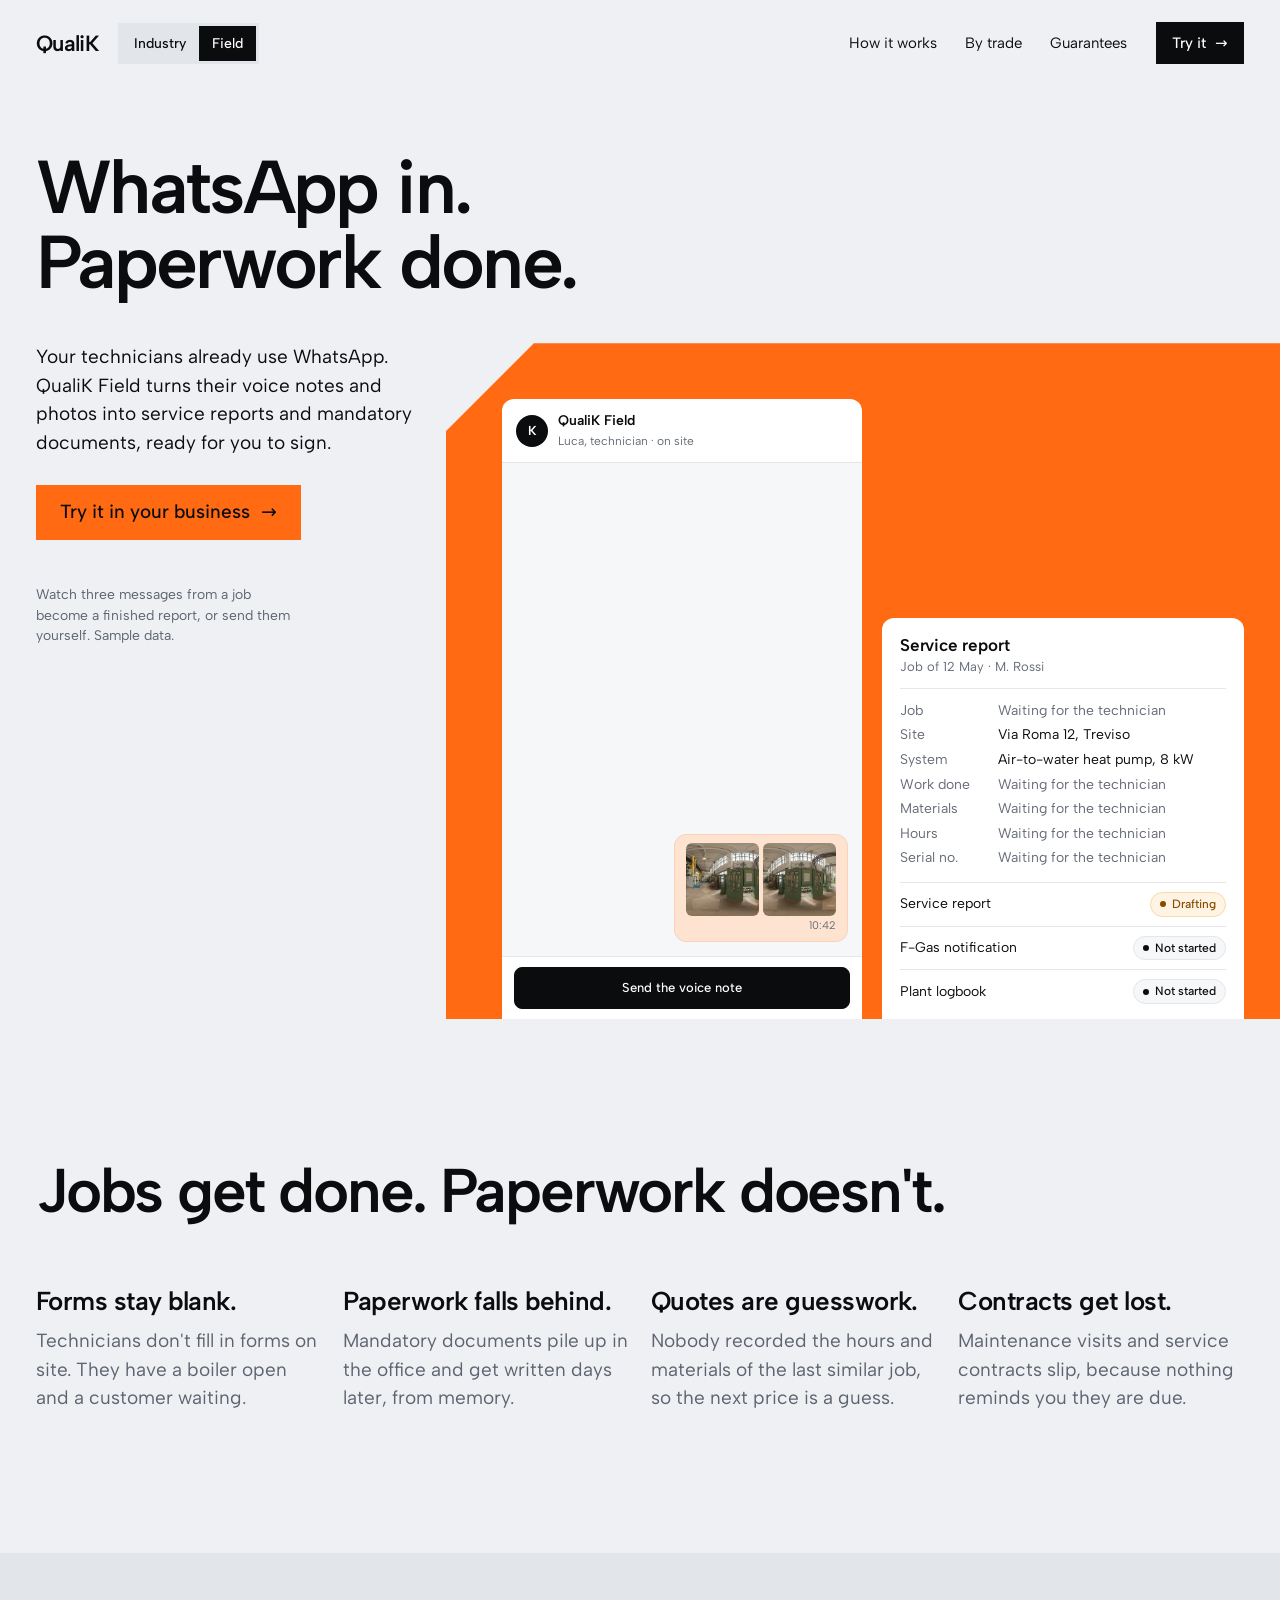
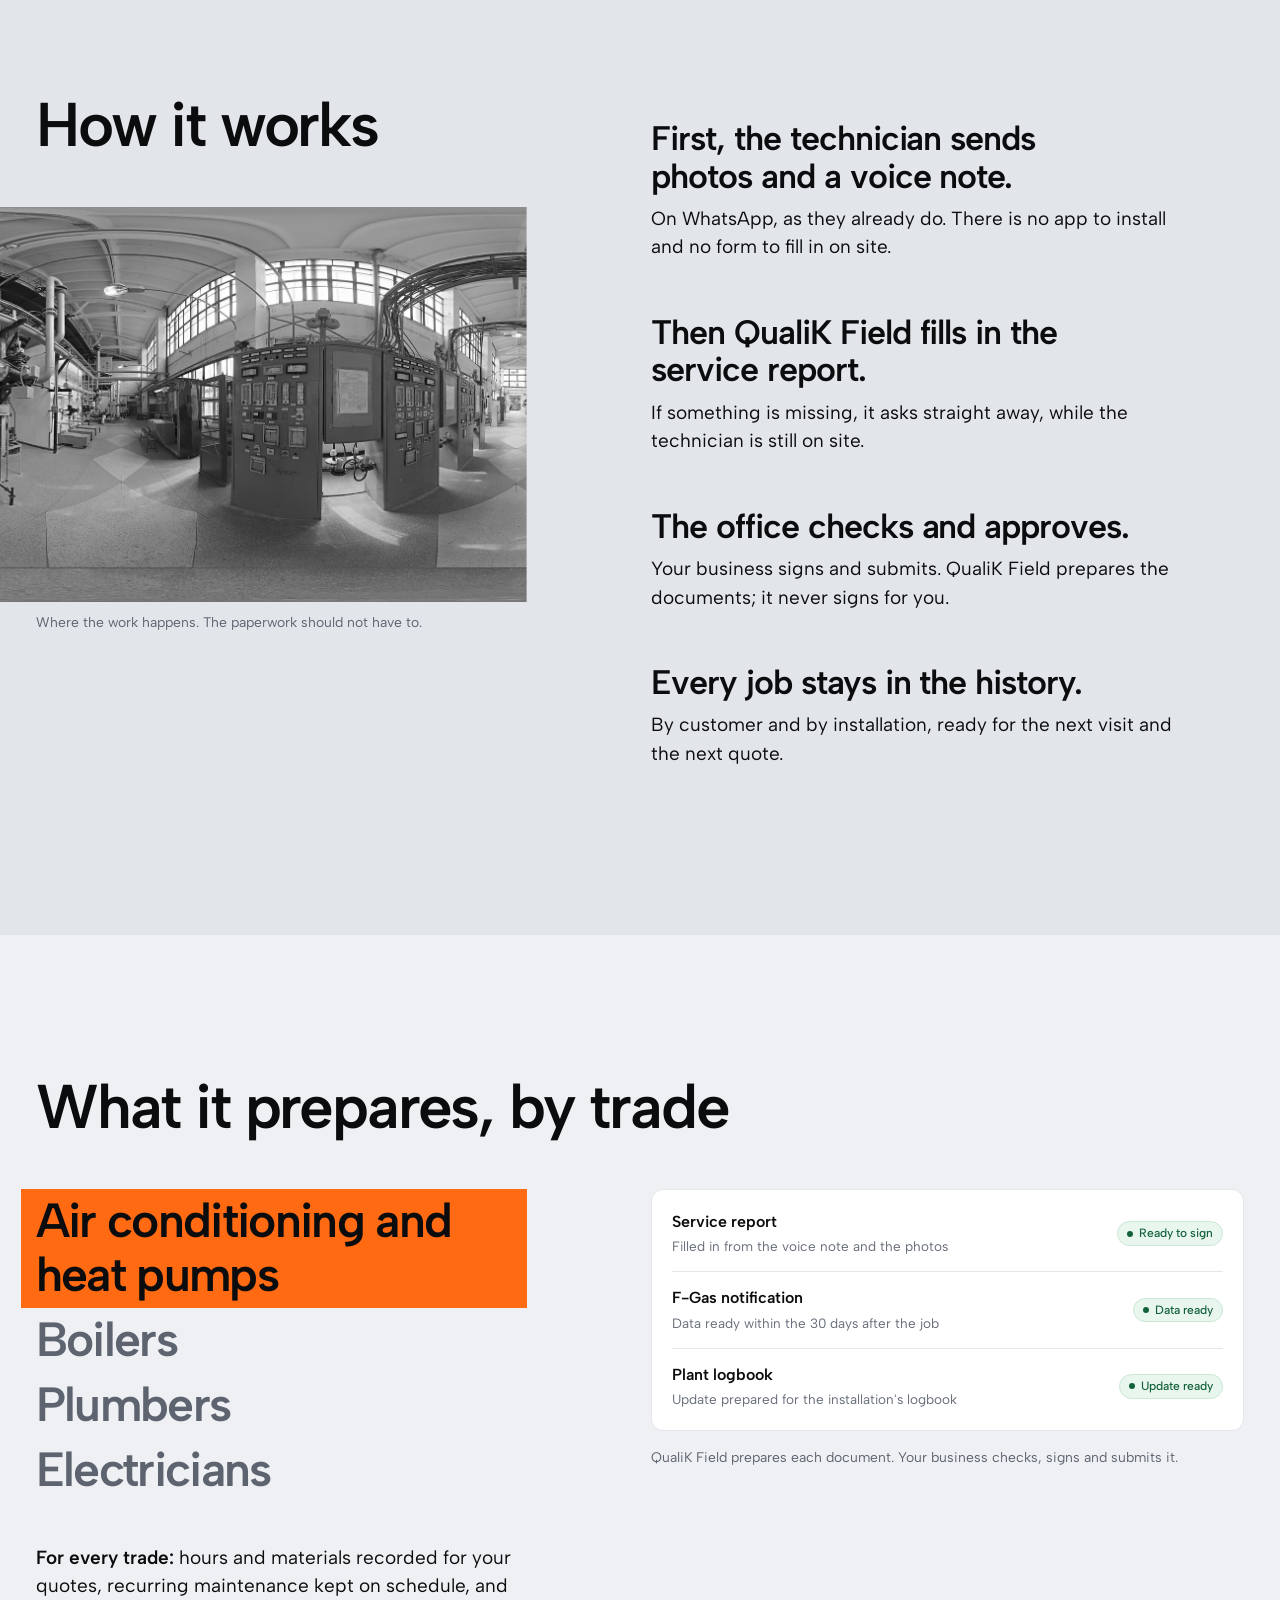
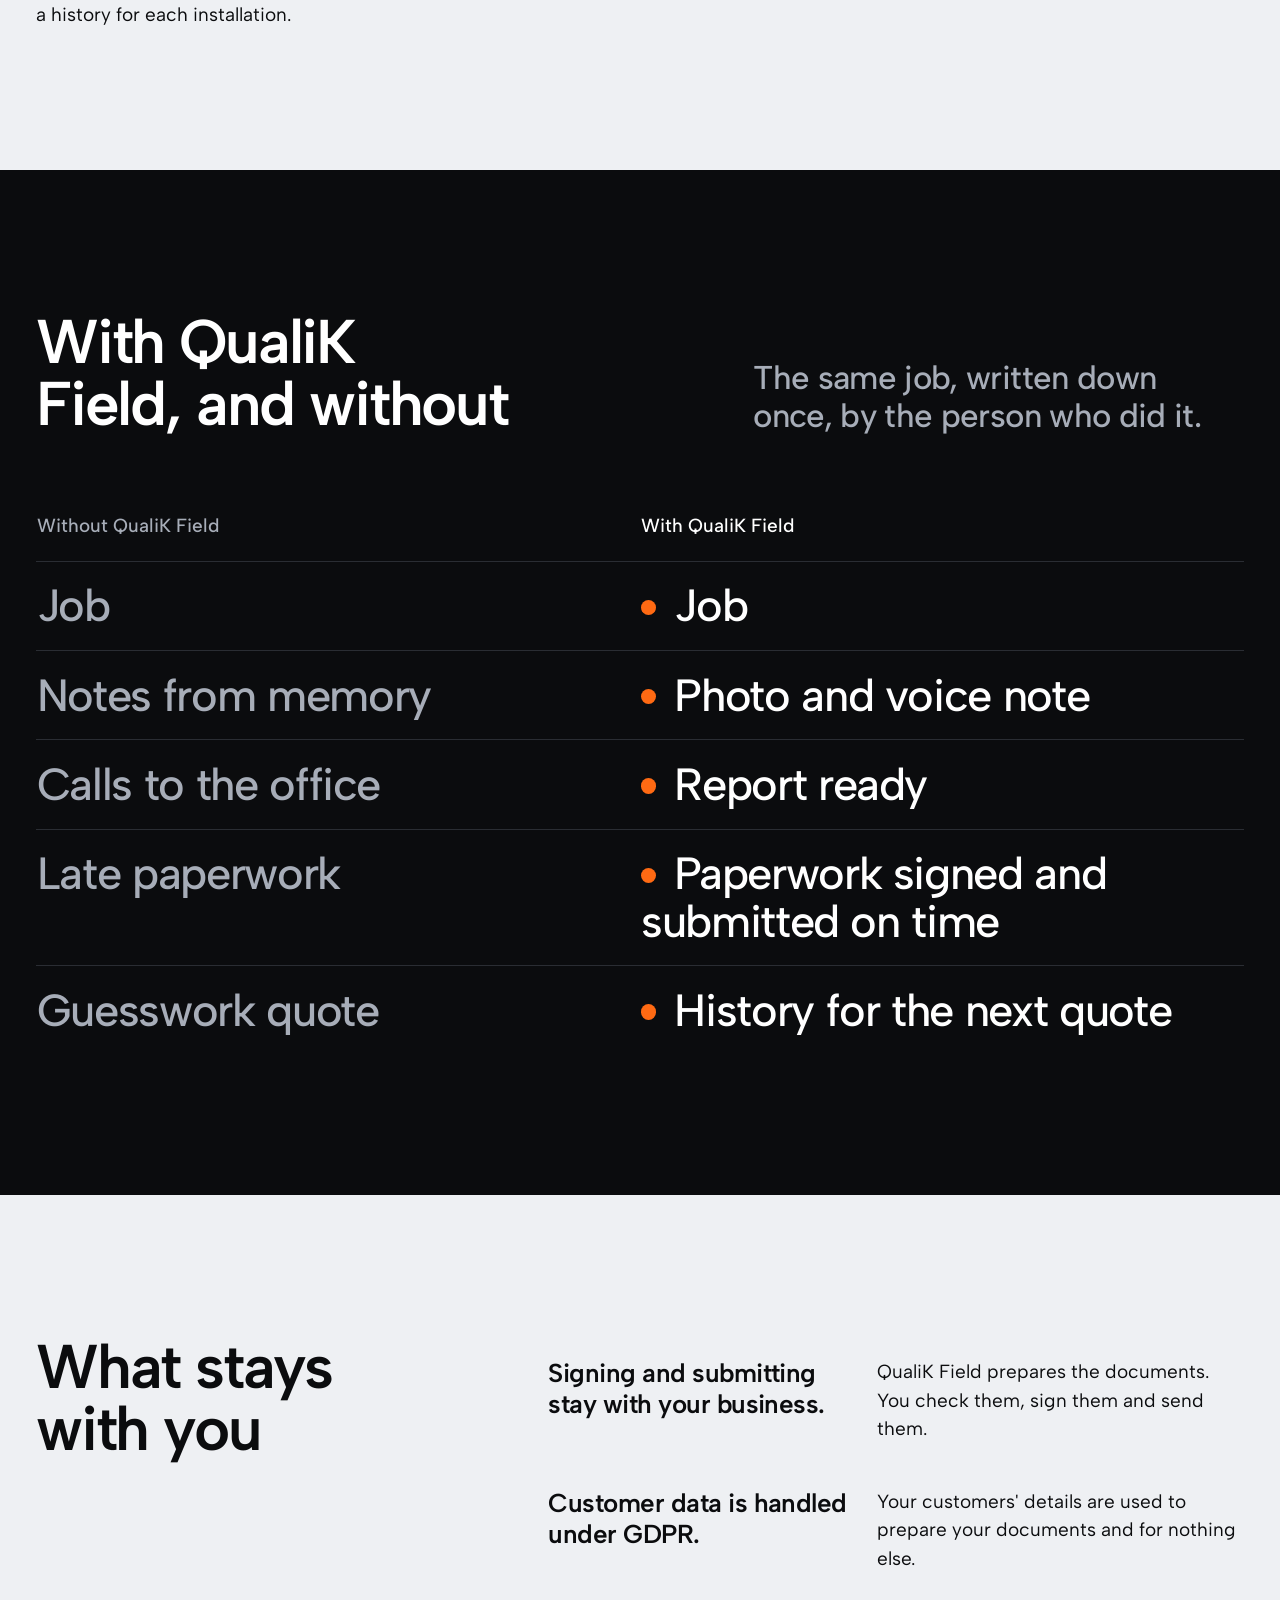
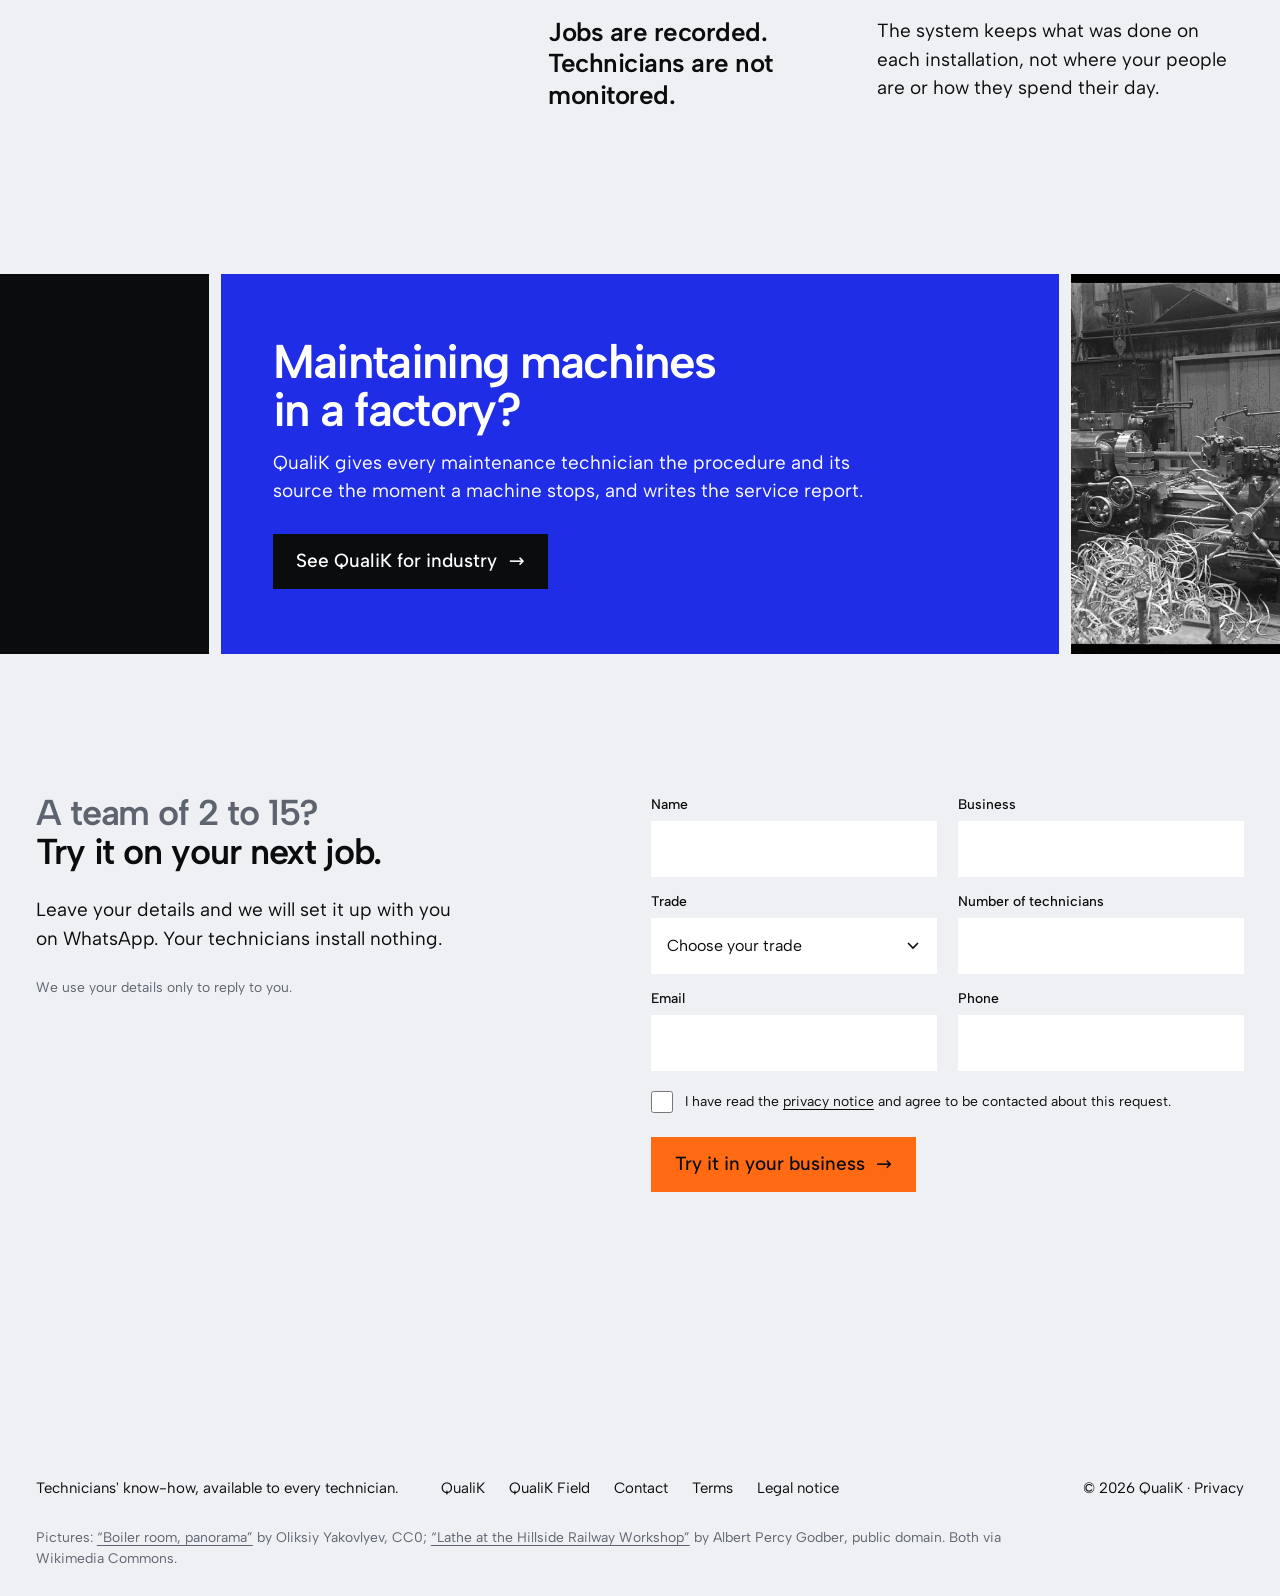
==== field.html @ 940a1e7a "QualiK website: industry and Field pages, privacy, static deploy Co-Authored-By: Claude Fable 5.2 <n" ====
<!doctype html>
<html lang="en" class="field-page">
<head>
<meta charset="utf-8">
<meta name="viewport" content="width=device-width, initial-scale=1">
<title>QualiK Field — Service reports from WhatsApp voice notes and photos</title>
<meta name="description" content="QualiK Field turns your technicians' WhatsApp voice notes and photos into service reports, mandatory documents ready to sign, and a history for every installation. For HVAC installers, plumbers and electricians.">
<link rel="canonical" href="https://www.qualik.example/field">
<meta property="og:type" content="website">
<meta property="og:site_name" content="QualiK">
<meta property="og:title" content="QualiK Field — WhatsApp in. Paperwork done.">
<meta property="og:description" content="Your technicians send photos and a voice note. QualiK Field prepares the service report and the paperwork. Your business signs and submits.">
<meta property="og:image" content="https://www.qualik.example/assets/og-field.jpg">
<meta name="twitter:card" content="summary_large_image">
<meta name="theme-color" content="#eef0f3">
<link rel="icon" href="data:image/svg+xml,%3Csvg xmlns='http://www.w3.org/2000/svg' viewBox='0 0 32 32'%3E%3Crect width='32' height='32' fill='%230b0c0e'/%3E%3Cpath d='M10 7h4v7.2L20.3 7h5l-6.8 7.6L25.8 25h-4.9l-5.2-7.6-1.7 1.9V25h-4z' fill='%23ff6a13'/%3E%3C/svg%3E">
<link rel="preconnect" href="https://fonts.googleapis.com">
<link rel="preconnect" href="https://fonts.gstatic.com" crossorigin>
<link href="https://fonts.googleapis.com/css2?family=Albert+Sans:wght@400;500;600&display=swap" rel="stylesheet">
<link rel="stylesheet" href="css/site.css">
<script>document.documentElement.classList.add('js')</script>
<script type="application/ld+json">
{"@context":"https://schema.org","@type":"SoftwareApplication","name":"QualiK Field","applicationCategory":"BusinessApplication","operatingSystem":"Web","publisher":{"@type":"Organization","name":"QualiK","url":"https://www.qualik.example/"},"description":"Service reports and mandatory documents prepared from WhatsApp voice notes and photos, for installation and maintenance businesses."}
</script>
</head>
<body>

<header class="wrap">
  <nav class="nav" aria-label="Main">
    <div class="brand"><a class="wordmark" href="index.html" aria-label="QualiK home">QualiK</a><div class="switch" role="group" aria-label="Choose a product"><a href="index.html">Industry</a><a href="field.html" aria-current="page">Field</a></div></div>
    <ul>
      <li class="opt"><a href="#how">How it works</a></li>
      <li class="opt"><a href="#trades">By trade</a></li>
      <li class="opt"><a href="#guarantees">Guarantees</a></li>
      <li class="cta"><a class="btn" href="#contact">Try it <span class="arr" aria-hidden="true">→</span></a></li>
    </ul>
  </nav>
</header>

<main>

<section class="hero">
  <div class="wrap grid">
    <h1 data-r>WhatsApp in.<br>Paperwork done.</h1>
    <div class="hero-copy">
      <p data-r>Your technicians already use WhatsApp. QualiK Field turns their voice notes and photos into service reports and mandatory documents, ready for you to sign.</p>
      <a class="btn btn-accent" href="#contact" data-r>Try it in your business <span class="arr" aria-hidden="true">→</span></a>
      <p class="hint small muted" data-r>Watch three messages from a job become a finished report, or send them yourself. Sample data.</p>
    </div>

    <div class="stage" data-r>
      <div class="chat" data-ui id="chat">
        <div class="chat-head"><span class="av" aria-hidden="true">K</span><div><b>QualiK Field</b><span>Luca, technician · on site</span></div></div>
        <div class="chat-body" aria-live="polite">
          <div class="msg me" data-at="1">
            <div class="thumbs">
              <img src="assets/boiler-room.jpg" width="1600" height="800" alt="Photo of the plant room sent by the technician" style="object-position:22% 60%">
              <img src="assets/boiler-room.jpg" width="1600" height="800" alt="Second photo of the plant room, control cabinets" style="object-position:48% 45%">
            </div>
            <time>10:42</time>
          </div>
          <div class="msg me" data-at="2">
            <div class="voice"><span class="play" aria-hidden="true"></span><span class="wave" data-n="26" aria-hidden="true"></span><span>0:38</span></div>
            <span class="sr">Voice note, 38 seconds</span>
            <time>10:43</time>
          </div>
          <div class="msg" data-at="2">Report drafted: heat pump maintenance, Via Roma 12. One thing is missing: the serial number of the outdoor unit.<time>10:43</time></div>
          <div class="msg me" data-at="3">4471-22-0931<time>10:45</time></div>
          <div class="msg" data-at="3">Thanks. The report is with the office, with the F-Gas data and the logbook update.<time>10:45</time></div>
        </div>
        <div class="chat-foot"><button class="ui-btn" id="chat-next">Start again</button></div>
      </div>

      <div class="job" data-ui id="job">
        <div class="cd-head">
          <div><p class="cd-title">Service report</p><p class="cd-meta">Job of 12 May · M. Rossi</p></div>
        </div>
        <dl class="report">
          <dt>Job</dt><dd data-k="job">Heat pump maintenance</dd>
          <dt>Site</dt><dd data-k="site">Via Roma 12, Treviso</dd>
          <dt>System</dt><dd data-k="system">Air-to-water heat pump, 8 kW</dd>
          <dt>Work done</dt><dd data-k="work">Cleaned outdoor coil, leak check on refrigerant circuit, no leak found</dd>
          <dt>Materials</dt><dd data-k="materials">Filter × 1</dd>
          <dt>Hours</dt><dd data-k="hours">1.5 h</dd>
          <dt>Serial no.</dt><dd data-k="serial">4471-22-0931</dd>
        </dl>
        <ul class="docs">
          <li><span>Service report</span><span class="pill ok" data-d="report"><i></i>Ready for the office</span></li>
          <li><span>F-Gas notification</span><span class="pill ok" data-d="fgas"><i></i>Data ready</span></li>
          <li><span>Plant logbook</span><span class="pill ok" data-d="logbook"><i></i>Update ready</span></li>
        </ul>
      </div>
    </div>
  </div>
</section>

<section class="problem" aria-labelledby="p-h">
  <div class="wrap grid">
    <h2 id="p-h" data-r>Jobs get done. Paperwork doesn't.</h2>
    <p class="col" data-r><b>Forms stay blank.</b>Technicians don't fill in forms on site. They have a boiler open and a customer waiting.</p>
    <p class="col" data-r><b>Paperwork falls behind.</b>Mandatory documents pile up in the office and get written days later, from memory.</p>
    <p class="col" data-r><b>Quotes are guesswork.</b>Nobody recorded the hours and materials of the last similar job, so the next price is a guess.</p>
    <p class="col" data-r><b>Contracts get lost.</b>Maintenance visits and service contracts slip, because nothing reminds you they are due.</p>
  </div>
</section>

<section class="steps" id="how" aria-labelledby="s-h">
  <div class="wrap grid">
    <div class="side">
      <h2 id="s-h" data-r>How it works</h2>
      <figure class="shutter" data-shutter>
        <img src="assets/boiler-room.jpg" width="1600" height="800" alt="A plant room with boilers, control cabinets and yellow pipework." loading="lazy" decoding="async" style="object-position:28% 50%">
      </figure>
      <p class="small muted" style="margin-top:10px" data-r>Where the work happens. The paperwork should not have to.</p>
    </div>
    <ol>
      <li data-r><b>First, the technician sends photos and a voice note.</b><p>On WhatsApp, as they already do. There is no app to install and no form to fill in on site.</p></li>
      <li data-r><b>Then QualiK Field fills in the service report.</b><p>If something is missing, it asks straight away, while the technician is still on site.</p></li>
      <li data-r><b>The office checks and approves.</b><p>Your business signs and submits. QualiK Field prepares the documents; it never signs for you.</p></li>
      <li data-r><b>Every job stays in the history.</b><p>By customer and by installation, ready for the next visit and the next quote.</p></li>
    </ol>
  </div>
</section>

<section class="trades" id="trades" aria-labelledby="tr-h">
  <div class="wrap grid">
    <h2 id="tr-h" data-r>What it prepares, by trade</h2>
    <div role="tablist" aria-label="Trades" aria-orientation="vertical" data-r>
      <button role="tab" id="tab-ac" aria-controls="p-ac" aria-selected="true">Air conditioning and heat pumps</button>
      <button role="tab" id="tab-bo" aria-controls="p-bo" aria-selected="false" tabindex="-1">Boilers</button>
      <button role="tab" id="tab-pl" aria-controls="p-pl" aria-selected="false" tabindex="-1">Plumbers</button>
      <button role="tab" id="tab-el" aria-controls="p-el" aria-selected="false" tabindex="-1">Electricians</button>
    </div>
    <div class="panels" data-r>
      <div role="tabpanel" id="p-ac" aria-labelledby="tab-ac">
        <ul class="pack" data-ui>
          <li><b>Service report</b><span class="sub">Filled in from the voice note and the photos</span><span class="pill ok"><i></i>Ready to sign</span></li>
          <li><b>F-Gas notification</b><span class="sub">Data ready within the 30 days after the job</span><span class="pill ok"><i></i>Data ready</span></li>
          <li><b>Plant logbook</b><span class="sub">Update prepared for the installation's logbook</span><span class="pill ok"><i></i>Update ready</span></li>
        </ul>
      </div>
      <div role="tabpanel" id="p-bo" aria-labelledby="tab-bo" hidden>
        <ul class="pack" data-ui>
          <li><b>Service report</b><span class="sub">Filled in from the voice note and the photos</span><span class="pill ok"><i></i>Ready to sign</span></li>
          <li><b>Plant logbook and inspection report</b><span class="sub">Prepared from the readings the technician sends</span><span class="pill ok"><i></i>Ready to sign</span></li>
          <li><b>Inspection reminders</b><span class="sub">The next inspection, by installation</span><span class="pill"><i></i>Scheduled</span></li>
        </ul>
      </div>
      <div role="tabpanel" id="p-pl" aria-labelledby="tab-pl" hidden>
        <ul class="pack" data-ui>
          <li><b>Service report</b><span class="sub">Filled in from the voice note and the photos</span><span class="pill ok"><i></i>Ready to sign</span></li>
          <li><b>Declaration of conformity (DM 37/08)</b><span class="sub">With the materials report attached</span><span class="pill ok"><i></i>Ready to sign</span></li>
        </ul>
      </div>
      <div role="tabpanel" id="p-el" aria-labelledby="tab-el" hidden>
        <ul class="pack" data-ui>
          <li><b>Service report</b><span class="sub">Filled in from the voice note and the photos</span><span class="pill ok"><i></i>Ready to sign</span></li>
          <li><b>Declaration of conformity (DM 37/08)</b><span class="sub">With the materials report attached</span><span class="pill ok"><i></i>Ready to sign</span></li>
          <li><b>Archive of declarations</b><span class="sub">Every declaration, filed by customer</span><span class="pill"><i></i>Filed</span></li>
          <li><b>Periodic-inspection reminders</b><span class="sub">For your business customers</span><span class="pill"><i></i>Scheduled</span></li>
        </ul>
      </div>
      <p class="note small">QualiK Field prepares each document. Your business checks, signs and submits it.</p>
    </div>
    <p class="everyone" data-r><b>For every trade:</b> hours and materials recorded for your quotes, recurring maintenance kept on schedule, and a history for each installation.</p>
  </div>
</section>

<section class="versus" aria-labelledby="vs-h" style="margin-top:0">
  <div class="wrap grid">
    <h2 id="vs-h" data-r>With QualiK Field, and without</h2>
    <p class="statement" data-r>The same job, written down once, by the person who did it.</p>
    <table>
      <thead><tr><th scope="col">Without QualiK Field</th><th scope="col">With QualiK Field</th></tr></thead>
      <tbody>
        <tr data-r><td>Job</td><td>Job</td></tr>
        <tr data-r><td>Notes from memory</td><td>Photo and voice note</td></tr>
        <tr data-r><td>Calls to the office</td><td>Report ready</td></tr>
        <tr data-r><td>Late paperwork</td><td>Paperwork signed and submitted on time</td></tr>
        <tr data-r><td>Guesswork quote</td><td>History for the next quote</td></tr>
      </tbody>
    </table>
  </div>
</section>

<section class="guarantees" id="guarantees" aria-labelledby="g-h">
  <div class="wrap grid">
    <h2 id="g-h" class="g-head" data-r>What stays with you</h2>
    <div class="g-body">
      <ul>
        <li data-r><b>Signing and submitting stay with your business.</b><span>QualiK Field prepares the documents. You check them, sign them and send them.</span></li>
        <li data-r><b>Customer data is handled under GDPR.</b><span>Your customers' details are used to prepare your documents and for nothing else.</span></li>
        <li data-r><b>Jobs are recorded. Technicians are not monitored.</b><span>The system keeps what was done on each installation, not where your people are or how they spend their day.</span></li>
      </ul>
    </div>
  </div>
</section>

<section class="tiles" aria-labelledby="t-h" style="padding-top:0">
  <div class="wrap">
    <div class="row">
      <div class="tile flat" aria-hidden="true"></div>
      <div class="tile main blue" data-r>
        <h2 id="t-h">Maintaining machines in a factory?</h2>
        <p>QualiK gives every maintenance technician the procedure and its source the moment a machine stops, and writes the service report.</p>
        <a class="btn" href="index.html">See QualiK for industry <span class="arr" aria-hidden="true">→</span></a>
      </div>
      <div class="tile pic" aria-hidden="true"><img src="assets/lathe-hillside-workshop.jpg" width="1600" height="1185" alt="" loading="lazy" decoding="async"></div>
    </div>
  </div>
</section>

<section class="contact" id="contact" aria-labelledby="c-h">
  <div class="wrap grid">
    <div class="prompt">
      <h2 id="c-h" data-r><span>A team of 2 to 15?</span><span>Try it on your next job.</span></h2>
      <p data-r>Leave your details and we will set it up with you on WhatsApp. Your technicians install nothing.</p>
      <p class="small muted" data-r>We use your details only to reply to you.</p>
    </div>
    <form action="#" method="post" data-endpoint="NEXT_PUBLIC_FORM_ENDPOINT_FIELD" novalidate>
      <input type="hidden" name="product" value="qualik-field">
      <label class="f"><span>Name</span><input name="name" autocomplete="name" required></label>
      <label class="f"><span>Business</span><input name="business" autocomplete="organization" required></label>
      <label class="f"><span>Trade</span>
        <select name="trade" required>
          <option value="">Choose your trade</option>
          <option>Air conditioning and heat pumps</option>
          <option>Boilers</option>
          <option>Plumbing</option>
          <option>Electrical</option>
          <option>Other</option>
        </select>
      </label>
      <label class="f"><span>Number of technicians</span><input name="technicians" type="number" min="1" max="99" inputmode="numeric"></label>
      <label class="f"><span>Email</span><input name="email" type="email" autocomplete="email" required></label>
      <label class="f"><span>Phone</span><input name="phone" type="tel" autocomplete="tel"></label>
      <label class="consent"><input type="checkbox" name="privacy" required><span>I have read the <a href="privacy.html">privacy notice</a> and agree to be contacted about this request.</span></label>
      <div class="send">
        <button class="btn btn-accent" type="submit">Try it in your business <span class="arr" aria-hidden="true">→</span></button>
        <p class="done small" role="status" hidden></p>
      </div>
    </form>
  </div>
</section>

</main>

<footer class="wrap">
  <div class="line">
    <p>Technicians' know-how, available to every technician.</p>
    <ul>
      <li><a href="index.html">QualiK</a></li>
      <li><a href="field.html">QualiK Field</a></li>
      <li><a href="#contact">Contact</a></li>
      <li><a href="privacy.html#terms">Terms</a></li>
      <li><a href="privacy.html#legal">Legal notice</a></li>
    </ul>
    <p>© 2026 QualiK · <a href="privacy.html">Privacy</a></p>
  </div>
  <p class="credits small">Pictures: <a href="https://commons.wikimedia.org/wiki/File:Boiler_room_%E2%80%93_Panorama_(Oliksiy_Yakovlyev_via_Poly_Haven).jpg">“Boiler room, panorama”</a> by Oliksiy Yakovlyev, CC0; <a href="https://commons.wikimedia.org/wiki/File:Lathe_at_the_Hillside_Railway_Workshop_ATLIB_224446.png">“Lathe at the Hillside Railway Workshop”</a> by Albert Percy Godber, public domain. Both via Wikimedia Commons.</p>
</footer>

<script src="js/config.js" defer></script>
<script src="js/site.js" defer></script>
</body>
</html>
---- css/site.css ----
/* QualiK mockup B — "the product performs". Tokens first; everything below uses them. */
:root {
  --bg: #eef0f3;
  --surface: #e2e5ea;
  --sheet: #ffffff;
  --ink: #0b0c0e;
  --muted: #5d6470;
  --on-dark-muted: #a7adb8;
  --accent: #1f2de6;
  --accent-ink: #ffffff;
  --field: #ff6a13;

  --m: clamp(20px, 2.8vw, 40px);
  --g: clamp(16px, 1.7vw, 24px);

  --small: clamp(0.8125rem, 0.79rem + 0.1vw, 0.875rem);
  --body: clamp(1.0625rem, 1rem + 0.25vw, 1.1875rem);
  --lead: clamp(1.25rem, 1.1rem + 0.7vw, 1.625rem);
  --head: clamp(2rem, 1.3rem + 3.2vw, 4rem);
  --display: clamp(2.6rem, 1rem + 4.6vw, 5rem);

  --ease: cubic-bezier(0.2, 0.7, 0.2, 1);
  --gap-section: clamp(96px, 11vw, 176px);
}
.field-page { --accent: #ff6a13; --accent-ink: #0b0c0e; }

*, *::before, *::after { box-sizing: border-box; }
html { -webkit-text-size-adjust: 100%; scroll-behavior: smooth; }
body {
  margin: 0; background: var(--bg); color: var(--ink);
  font: 400 var(--body)/1.5 "Albert Sans", system-ui, -apple-system, "Segoe UI", sans-serif;
  -webkit-font-smoothing: antialiased; text-rendering: optimizeLegibility;
}
h1, h2, h3, p, ol, ul, dl, dd, dt, figure, blockquote, table { margin: 0; padding: 0; }
ol, ul { list-style: none; }
img { display: block; max-width: 100%; height: auto; }
a { color: inherit; text-underline-offset: 0.18em; text-decoration-thickness: 1px; }
button, input, textarea, select { font: inherit; color: inherit; }
button { cursor: pointer; }
:focus-visible { outline: 2px solid var(--accent); outline-offset: 3px; }
.field-page :focus-visible { outline-color: var(--ink); }
::selection { background: var(--accent); color: var(--accent-ink); }
.sr { position: absolute; width: 1px; height: 1px; overflow: hidden; clip-path: inset(50%); white-space: nowrap; }

.wrap { padding-inline: var(--m); }
.grid { display: grid; grid-template-columns: repeat(12, minmax(0, 1fr)); column-gap: var(--g); }
section { padding-block: var(--gap-section); }

h1, h2, .display { font-weight: 600; letter-spacing: -0.035em; line-height: 1; text-wrap: balance; }
h1 { font-size: var(--display); }
h2 { font-size: var(--head); }
.lead { font-size: var(--lead); line-height: 1.25; letter-spacing: -0.01em; }
.statement { font-size: clamp(1.5rem, 1.1rem + 1.2vw, 2.25rem); line-height: 1.15; letter-spacing: -0.02em; font-weight: 500; text-wrap: balance; }
.small { font-size: var(--small); line-height: 1.45; }
.muted { color: var(--muted); }
strong, b { font-weight: 600; }

/* Buttons: square, flat, one shape everywhere */
.btn {
  display: inline-flex; align-items: center; gap: 0.6em; border: 0; border-radius: 0;
  background: var(--ink); color: #fff; padding: 0.85em 1.25em; font-weight: 500; font-size: var(--body);
  line-height: 1.2; text-decoration: none; transition: background 0.2s var(--ease), color 0.2s var(--ease), transform 0.15s var(--ease);
}
.btn .arr { display: inline-block; transition: transform 0.25s var(--ease); }
.btn:hover .arr { transform: translateX(4px); }
.btn:hover { background: var(--accent); color: var(--accent-ink); }
.btn:active { transform: translateY(1px); }
.btn-accent { background: var(--accent); color: var(--accent-ink); }
.btn-accent:hover { background: var(--ink); color: #fff; }

/* Navigation: plain row */
.nav { display: flex; align-items: center; justify-content: space-between; gap: 24px; padding-block: 22px; }
.wordmark { font-weight: 600; font-size: 1.375rem; letter-spacing: -0.03em; text-decoration: none; }
.wordmark span { font-weight: 400; }
.nav ul { display: flex; align-items: center; gap: clamp(16px, 2.2vw, 36px); font-size: 0.9375rem; }
.nav ul a { text-decoration: none; padding-block: 6px; }
.nav ul a:hover { text-decoration: underline; }
.nav ul a.btn { padding: 0.8em 1.1em; font-size: 0.9375rem; }
.nav ul a.btn:hover { text-decoration: none; }
@media (max-width: 860px) { .nav .opt { display: none; } }

.brand { display: flex; align-items: center; gap: clamp(12px, 1.6vw, 22px); }
.switch { display: flex; background: var(--surface); padding: 3px; font-size: 0.875rem; font-weight: 500; }
.switch a { padding: 7px 13px; text-decoration: none; transition: background 0.2s var(--ease), color 0.2s var(--ease); }
.switch a:hover { background: var(--bg); }
.switch a[aria-current] { background: var(--ink); color: #fff; }
@media (max-width: 520px) { .nav .cta { display: none; } }
.legal { padding-block: clamp(48px, 7vw, 96px); }
.legal h1 { font-size: var(--head); margin-bottom: 24px; }
.legal h2 { font-size: var(--lead); letter-spacing: -0.02em; margin: 2.2em 0 0.6em; }
.legal p { max-width: 68ch; margin-top: 0.9em; }

/* Hero */
.hero { padding-block: clamp(36px, 5vw, 72px) 0; overflow: hidden; }
.hero h1 { grid-column: 1 / 10; margin-bottom: clamp(28px, 3.4vw, 52px); }
.hero-copy { grid-column: 1 / 5; padding-bottom: 72px; }
.hero-copy p { max-width: 40ch; }
.hero-copy .btn { margin-top: 28px; }
.hero-copy .hint { margin-top: 44px; max-width: 30ch; }
.stage {
  grid-column: 5 / -1; margin-right: calc(var(--m) * -1); background: var(--accent);
  clip-path: polygon(88px 0, 100% 0, 100% 100%, 0 100%, 0 88px);
  padding: 56px var(--m) 0 56px;
}
@media (max-width: 1000px) {
  .hero h1, .hero-copy { grid-column: 1 / -1; }
  .hero-copy { padding-bottom: 48px; }
  .hero-copy .hint { margin-top: 24px; }
  .stage { grid-column: 1 / -1; margin-inline: calc(var(--m) * -1); padding: 40px 16px 0; clip-path: polygon(72px 0, 100% 0, 100% 100%, 0 100%, 0 72px); }
}

/* ---------- Interface fragments (the product's own conventions live here) ---------- */
[data-ui] {
  --line: #e4e6ea; --ui-muted: #666c78; --ui-bg: #f6f7f9;
  background: var(--sheet); color: var(--ink); border-radius: 12px; font-size: 14px; line-height: 1.4;
  letter-spacing: 0; overflow: hidden;
}
[data-ui] .ui-label { font-size: 12px; color: var(--ui-muted); font-weight: 500; margin-bottom: 8px; }
[data-ui] .pill { display: inline-flex; align-items: center; gap: 6px; font-size: 12px; font-weight: 500; padding: 3px 9px; border-radius: 99px; background: var(--ui-bg); border: 1px solid var(--line); white-space: nowrap; } /* taste-skill-ignore: inside a data-ui fragment or a real table */
[data-ui] .pill.ok { background: #e8f6ee; border-color: #c9e8d6; color: #12613a; }
[data-ui] .pill.warn { background: #fff3e3; border-color: #f6d9ad; color: #8a4b00; }
[data-ui] .pill i { width: 6px; height: 6px; border-radius: 50%; background: currentColor; }
[data-ui] .ui-btn { border: 1px solid var(--ink); background: var(--ink); color: #fff; border-radius: 8px; padding: 8px 14px; font-size: 13px; font-weight: 500; transition: background 0.15s, transform 0.15s; } /* taste-skill-ignore: inside a data-ui fragment or a real table */
[data-ui] .ui-btn:hover { background: #2a2d33; }
[data-ui] .ui-btn:active { transform: scale(0.97); }
[data-ui] .src { font-size: 12px; color: var(--ui-muted); }
[data-ui] .src::before { content: ""; display: inline-block; width: 8px; height: 10px; margin-right: 6px; border: 1px solid currentColor; border-radius: 2px; vertical-align: -1px; } /* taste-skill-ignore: inside a data-ui fragment or a real table */

/* Console (hero) */
.console { display: grid; grid-template-columns: 236px minmax(0, 1fr); max-width: 820px; border-radius: 12px 12px 0 0; }
.console-list { background: var(--ui-bg); border-right: 1px solid var(--line); padding: 16px 10px; } /* taste-skill-ignore: inside a data-ui fragment or a real table */
.console-list .ui-label { padding-inline: 8px; }
.alarm { display: block; width: 100%; text-align: left; border: 0; background: none; border-radius: 8px; padding: 10px 8px 10px 12px; position: relative; transition: background 0.15s; }
.alarm + .alarm { margin-top: 2px; }
.alarm:hover { background: #eceef1; }
.alarm[aria-selected="true"] { background: #e6e8ec; }
.alarm[aria-selected="true"]::before { content: ""; position: absolute; left: 0; top: 10px; bottom: 10px; width: 3px; border-radius: 2px; background: #d92d20; }
.alarm b { display: flex; justify-content: space-between; gap: 8px; font-weight: 600; font-size: 13.5px; }
.alarm b time { font-weight: 400; color: var(--ui-muted); font-size: 12px; white-space: nowrap; }
.alarm span { display: block; color: var(--ui-muted); font-size: 12.5px; }
.console-detail { padding: 18px 20px 0; min-width: 0; }
.cd-head { display: flex; justify-content: space-between; align-items: flex-start; gap: 12px; padding-bottom: 14px; margin-bottom: 14px; border-bottom: 1px solid var(--line); } /* taste-skill-ignore: inside a data-ui fragment or a real table */
.cd-title { font-size: 17px; font-weight: 600; letter-spacing: -0.01em; }
.cd-meta { color: var(--ui-muted); font-size: 13px; }
.cause { display: grid; grid-template-columns: 18px 1fr; gap: 2px 10px; width: 100%; text-align: left; background: #fff; border: 1px solid var(--line); border-radius: 8px; padding: 9px 12px; transition: border-color 0.15s, background 0.15s; } /* taste-skill-ignore: inside a data-ui fragment or a real table */
.cause + .cause { margin-top: 6px; }
.cause:hover { background: var(--ui-bg); }
.cause::before { content: ""; width: 14px; height: 14px; margin-top: 2px; border-radius: 50%; border: 1.5px solid #b4b9c2; grid-row: span 2; } /* taste-skill-ignore: inside a data-ui fragment or a real table */
.cause[aria-pressed="true"] { border-color: var(--ink); }
.cause[aria-pressed="true"]::before { border: 4.5px solid var(--ink); }
.cause strong { font-weight: 500; }
.console .ui-label { margin-top: 16px; }
.console .console-list .ui-label { margin-top: 0; }
.proc { counter-reset: s; border: 1px solid var(--line); border-radius: 8px; padding: 10px 12px; } /* taste-skill-ignore: inside a data-ui fragment or a real table */
.proc li { counter-increment: s; display: grid; grid-template-columns: 18px 1fr; gap: 10px; padding-block: 2px; }
.proc li::before { content: counter(s); color: var(--ui-muted); font-variant-numeric: tabular-nums; }
.proc li.src { display: block; counter-increment: none; margin-top: 6px; padding-top: 8px; border-top: 1px solid var(--line); } /* taste-skill-ignore: inside a data-ui fragment or a real table */
.report { display: grid; grid-template-columns: 92px minmax(0, 1fr); gap: 5px 14px; }
.report dt { color: var(--ui-muted); }
.report dd { min-height: 1.4em; }
.report dd.wait { color: var(--ui-muted); }
.report dd.miss { color: #b42318; font-weight: 500; }
.cd-foot { display: flex; justify-content: space-between; align-items: center; gap: 12px; margin-top: 16px; padding-block: 14px; border-top: 1px solid var(--line); } /* taste-skill-ignore: inside a data-ui fragment or a real table */
.caret::after { content: ""; display: inline-block; width: 1.5px; height: 1em; background: var(--ink); margin-left: 1px; vertical-align: -2px; animation: blink 0.8s steps(1) infinite; }
@keyframes blink { 50% { opacity: 0; } }
@media (max-width: 640px) {
  .cd-head { flex-wrap: wrap; }
  .console { grid-template-columns: 1fr; }
  .console-list { border-right: 0; border-bottom: 1px solid var(--line); } /* taste-skill-ignore: inside a data-ui fragment or a real table */
  .alarm { padding-block: 12px; }
  .report { grid-template-columns: 84px minmax(0, 1fr); }
}

/* ---------- Why (the one figure) ---------- */
.why { background: var(--ink); color: #fff; padding-block: 0; }
.why-grid { align-items: stretch; }
.why-pic { grid-column: 1 / 7; margin-left: calc(var(--m) * -1); position: relative; min-height: min(92svh, 860px); overflow: hidden; }
.why-pic img { position: absolute; inset: 0; width: 100%; height: 100%; object-fit: cover; filter: grayscale(1) contrast(1.05); }
.why-text { grid-column: 8 / -1; padding-block: clamp(72px, 9vw, 140px); display: flex; flex-direction: column; justify-content: center; }
.why-text h2 { font-size: var(--display); }
.why-text .lead { margin-top: 18px; max-width: 24ch; }
.why-text .small { color: var(--on-dark-muted); margin-top: 14px; max-width: 46ch; }
.why-text .manifesto { margin-top: clamp(40px, 5vw, 72px); max-width: 44ch; }
.why-text .manifesto p + p { margin-top: 1em; }
@media (max-width: 900px) {
  .why-pic { grid-column: 1 / -1; margin-inline: calc(var(--m) * -1); min-height: 62svh; }
  .why-text { grid-column: 1 / -1; padding-block: 56px 80px; }
}

/* ---------- Intro: lead line over four columns ---------- */
.intro .lead { grid-column: 1 / -1; font-size: clamp(1.375rem, 1rem + 1.5vw, 2.25rem); line-height: 1.18; letter-spacing: -0.02em; max-width: 50ch; }
.intro h2 { grid-column: 1 / -1; font-size: var(--lead); letter-spacing: -0.02em; margin-top: clamp(64px, 7vw, 104px); margin-bottom: 28px; }
.intro .col { grid-column: span 3; color: var(--muted); font-size: 1.0625rem; line-height: 1.5; }
.intro .col b { color: var(--ink); }
.intro .col .measure { display: block; margin-top: 0.9em; color: var(--ink); }
@media (max-width: 1000px) { .intro .col { grid-column: span 6; margin-bottom: 36px; } }
@media (max-width: 600px) { .intro .col { grid-column: 1 / -1; } }

/* ---------- How it works: pinned fragment ---------- */
.how { padding-bottom: 0; }
.how h2 { grid-column: 1 / 6; font-size: var(--lead); letter-spacing: -0.02em; }
.how-steps { grid-column: 1 / 6; grid-row: 2; }
.how-step { min-height: 78vh; display: flex; flex-direction: column; justify-content: center; color: var(--muted); transition: color 0.3s var(--ease); }
.how-step p:first-child { font-size: clamp(1.625rem, 1.2rem + 1.4vw, 2.25rem); font-weight: 600; letter-spacing: -0.03em; line-height: 1.08; max-width: 18ch; }
.how-step p + p { margin-top: 16px; max-width: 38ch; }
.how-step.on { color: var(--ink); }
.how-stage { grid-column: 7 / -1; grid-row: 1 / span 2; position: sticky; top: 12vh; align-self: start; background: var(--surface); padding: clamp(20px, 3vw, 44px); margin-right: calc(var(--m) * -1); padding-right: var(--m); }
.how-frag { position: relative; height: 480px; max-width: 560px; }
.how-state { position: absolute; inset: 0; padding: 18px 20px; opacity: 0; visibility: hidden; transform: translateY(12px); transition: opacity 0.35s var(--ease), transform 0.35s var(--ease), visibility 0s 0.35s; }
.how-frag[data-state="1"] .s1, .how-frag[data-state="2"] .s2, .how-frag[data-state="3"] .s3 { opacity: 1; visibility: visible; transform: none; transition-delay: 0s; }
.cap-row { display: grid; grid-template-columns: 64px 1fr auto; gap: 12px; align-items: center; padding: 11px 0; border-bottom: 1px solid var(--line); } /* taste-skill-ignore: inside a data-ui fragment or a real table */
.cap-row:last-child { border-bottom: 0; }
.cap-row .kind { font-size: 12px; font-weight: 500; color: var(--ui-muted); }
.cap-row b { font-weight: 500; display: block; }
.cap-row span.sub { color: var(--ui-muted); font-size: 13px; }
.cap-row time { color: var(--ui-muted); font-size: 12px; }
.wave { display: inline-flex; align-items: center; gap: 2px; height: 16px; vertical-align: -3px; margin-right: 8px; }
.wave i { width: 2px; background: currentColor; border-radius: 1px; }
.graph { position: relative; height: 380px; margin-top: 6px; }
.graph svg { position: absolute; inset: 0; width: 100%; height: 100%; }
.graph line { stroke: #9aa0ab; stroke-width: 0.35; stroke-dasharray: 100; stroke-dashoffset: 100; transition: stroke-dashoffset 0.8s 0.25s var(--ease); }
.how-frag[data-state="2"] .graph line { stroke-dashoffset: 0; }
.node { position: absolute; transform: translate(-50%, -50%); background: #fff; border: 1px solid var(--line); border-radius: 8px; padding: 8px 12px; width: max-content; max-width: 190px; } /* taste-skill-ignore: inside a data-ui fragment or a real table */
.node small { display: block; font-size: 12px; color: var(--ui-muted); }
.node.core { background: var(--ink); color: #fff; border-color: var(--ink); }
.node.core small { color: #c3c7cf; }
.answer { background: var(--ui-bg); border-radius: 10px; padding: 14px 16px; }
.answer p + p { margin-top: 6px; }
.s3 .rowline { display: flex; justify-content: space-between; align-items: center; gap: 12px; padding: 12px 0; border-bottom: 1px solid var(--line); } /* taste-skill-ignore: inside a data-ui fragment or a real table */
.s3 .rowline:last-child { border-bottom: 0; }
@media (max-width: 900px) {
  .how h2 { grid-column: 1 / -1; margin-bottom: 20px; }
  .how-stage { grid-column: 1 / -1; grid-row: 2; top: 0; z-index: 2; margin-inline: calc(var(--m) * -1); padding: 14px var(--m); }
  .how-frag { height: 372px; max-width: none; }
  .graph { height: 300px; }
  .node { max-width: 150px; padding: 6px 9px; font-size: 13px; }
  .how-steps { grid-column: 1 / -1; grid-row: 3; }
  .how-step { min-height: 62svh; justify-content: flex-start; padding-top: 40px; }
  .cap-row { padding: 8px 0; grid-template-columns: 52px 1fr auto; }
}

/* ---------- With and without ---------- */
.versus { background: var(--ink); color: #fff; margin-top: var(--gap-section); }
.versus h2 { grid-column: 1 / 8; }
.versus .statement { grid-column: 8 / -1; align-self: end; color: var(--on-dark-muted); }
.versus table { grid-column: 1 / -1; width: 100%; border-collapse: collapse; margin-top: clamp(48px, 6vw, 96px); }
.versus th { text-align: left; font-size: var(--body); font-weight: 500; padding-bottom: 20px; width: 50%; color: var(--on-dark-muted); }
.versus th:last-child { color: #fff; }
.versus td { font-size: clamp(1.5rem, 0.9rem + 2.4vw, 3rem); font-weight: 500; letter-spacing: -0.03em; line-height: 1.05; padding-block: clamp(14px, 1.6vw, 24px); vertical-align: top; border-top: 1px solid #2a2d33; padding-right: 24px; } /* taste-skill-ignore: inside a data-ui fragment or a real table */
.versus td:first-child { color: var(--on-dark-muted); }
.versus td:last-child::before { content: ""; display: inline-block; width: 0.34em; height: 0.34em; border-radius: 50%; background: #6f7bff; margin-right: 0.4em; vertical-align: 0.14em; opacity: 0; transform: scale(0.5); transition: transform 0.5s 0.3s var(--ease), opacity 0.5s 0.3s var(--ease); }
.field-page .versus td:last-child::before { background: var(--field); }
.versus tr.in td:last-child::before, html:not(.js) .versus td:last-child::before { transform: scale(1); opacity: 1; }
@media (max-width: 760px) {
  .versus h2, .versus .statement { grid-column: 1 / -1; }
  .versus .statement { margin-top: 20px; }
  .versus thead { position: absolute; width: 1px; height: 1px; overflow: hidden; clip-path: inset(50%); }
  .versus tr { display: block; border-top: 1px solid #2a2d33; padding-block: 16px; } /* taste-skill-ignore: inside a data-ui fragment or a real table */
  .versus td { display: block; border: 0; padding: 0; }
  .versus td:first-child { font-size: var(--body); letter-spacing: 0; font-weight: 400; line-height: 1.4; margin-bottom: 6px; }
  .versus td:first-child::before { content: "Without: "; }
}

/* ---------- Features: the command list ---------- */
.features h2 { font-size: var(--lead); letter-spacing: -0.02em; margin-bottom: 20px; }
.cmd { background: transparent; border-radius: 0; overflow: visible; font-size: inherit; line-height: inherit; }
.cmd input { width: min(100%, 1100px); border: 0; border-radius: 0; background: var(--surface); font-size: clamp(1.375rem, 1rem + 1.6vw, 2.5rem); letter-spacing: -0.02em; padding: 0.45em 0.6em; outline: 0; }
.cmd input:focus-visible { outline: 2px solid var(--accent); outline-offset: -2px; }
.cmd input::placeholder { color: var(--muted); opacity: 1; }
.cmd ul { margin-top: 20px; }
.cmd li[hidden] { display: none; }
.cmd-row { display: grid; grid-template-columns: 1fr auto; align-items: baseline; gap: 4px 24px; width: 100%; text-align: left; border: 0; background: none; padding: 0.06em 0.3em 0.1em; margin-left: -0.3em; font-size: clamp(2rem, 1.2rem + 3vw, 3.75rem); font-weight: 600; letter-spacing: -0.035em; line-height: 1.1; transition: background 0.18s var(--ease), color 0.18s var(--ease); }
.cmd-row .who { font-size: var(--body); font-weight: 400; letter-spacing: 0; color: var(--muted); }
.cmd-row .more { grid-column: 1 / -1; font-size: var(--body); font-weight: 400; letter-spacing: 0; line-height: 1.45; max-width: 62ch; display: none; padding-block: 6px 12px; }
.cmd-row[aria-current="true"] { background: var(--accent); color: var(--accent-ink); }
.cmd-row[aria-current="true"] .who { color: inherit; }
.cmd-row[aria-current="true"] .more { display: block; }
.cmd .none { font-size: var(--lead); color: var(--muted); padding-top: 12px; }
@media (max-width: 700px) { .cmd-row .who { display: none; } }

/* ---------- Showcase: input half, output half ---------- */
.split { padding-block: 0; display: grid; grid-template-columns: 1fr 1fr; }
.split > div { min-height: min(92svh, 880px); display: flex; flex-direction: column; justify-content: space-between; padding: clamp(56px, 7vw, 110px) var(--m) 32px; }
.split .in-half { background: var(--ink); color: #fff; padding-left: calc(var(--m) + (100vw - 2 * var(--m)) / 12); }
.split .out-half { background: var(--sheet); }
.split label { display: block; color: var(--on-dark-muted); margin-bottom: 14px; }
.split textarea { display: block; width: 100%; max-width: 34ch; min-height: 11.5em; resize: vertical; background: transparent; color: #fff; border: 0; border-left: 2px solid #6f7bff; padding: 0 0 0 18px; font-size: clamp(1.125rem, 1rem + 0.5vw, 1.5rem); line-height: 1.4; outline: 0; caret-color: #fff; }
.split textarea:focus-visible { border-left-color: #fff; }
.split .sheet-report { border: 1px solid #e4e6ea; max-width: 520px; padding: 20px 22px; } /* taste-skill-ignore: inside a data-ui fragment or a real table */
.sheet-report .cd-head { margin-bottom: 14px; }
.sheet-report .report { gap: 9px 16px; font-size: 15px; grid-template-columns: 100px minmax(0, 1fr); }
.split .half-head { display: block; font-size: var(--display); font-weight: 600; letter-spacing: -0.035em; line-height: 1; margin-top: 48px; }
@media (max-width: 860px) {
  .split { grid-template-columns: 1fr; }
  .split > div { min-height: 0; padding: 56px var(--m) 28px; }
  .split .in-half { padding-left: var(--m); }
  .split textarea { max-width: none; font-size: 1.125rem; }
  .split .out-half .half-head { order: -1; margin: 0 0 32px; }
  .split .out-half { padding-top: 28px; padding-bottom: 56px; justify-content: flex-start; }
}

/* ---------- Guarantees ---------- */
.guarantees figure { grid-column: 1 / 5; }
.guarantees figure img { width: 100%; }
.guarantees figcaption { margin-top: 12px; color: var(--muted); }
.guarantees .g-body { grid-column: 6 / -1; }
.guarantees .g-head { grid-column: 1 / 6; }
.guarantees h2 { margin-bottom: clamp(36px, 4vw, 64px); }
.guarantees li { display: grid; grid-template-columns: minmax(0, 5fr) minmax(0, 6fr); gap: 8px var(--g); padding-block: 22px; }
.guarantees li b { font-size: var(--lead); line-height: 1.2; letter-spacing: -0.02em; }
@media (max-width: 900px) {
  .guarantees figure { grid-column: 1 / -1; max-width: 420px; margin-bottom: 56px; }
  .guarantees .g-body, .guarantees .g-head { grid-column: 1 / -1; }
  .guarantees li { grid-template-columns: 1fr; }
}

/* ---------- Letter ---------- */
.letter { background: var(--surface); }
.letter h2 { grid-column: 1 / -1; margin-bottom: clamp(40px, 5vw, 72px); }
.letter .sheet { grid-column: 1 / 8; background: var(--sheet); padding: clamp(28px, 4.4vw, 64px); max-width: 720px; }
.letter .portrait { width: 48px; height: 48px; border-radius: 50%; background: var(--ink); color: #fff; display: grid; place-items: center; font-weight: 600; margin-bottom: 28px; }
.letter .sheet p { max-width: 52ch; }
.letter .sheet p + p { margin-top: 1.1em; }
.letter mark { background: #ffe14d; color: inherit; padding: 0.05em 0.2em; }
.letter .sign { margin-top: 2em; font-size: var(--lead); font-weight: 500; letter-spacing: -0.02em; }
.letter .tear { display: flex; flex-wrap: wrap; align-items: center; justify-content: space-between; gap: 16px; margin-top: 36px; padding-top: 28px; border-top: 5px dotted var(--surface); }
.letter .pic { grid-column: 9 / -1; margin-right: calc(var(--m) * -1); position: relative; min-height: 420px; overflow: hidden; }
.letter .pic img { position: absolute; inset: 0; width: 100%; height: 100%; object-fit: cover; filter: grayscale(1); }
.letter .pic figcaption { position: absolute; left: 0; bottom: 0; background: var(--surface); padding: 8px 12px 0 0; }
@media (max-width: 900px) {
  .letter .sheet { grid-column: 1 / -1; margin-inline: calc(var(--m) * -1); max-width: none; padding-inline: var(--m); }
  .letter .pic { grid-column: 1 / -1; margin-inline: calc(var(--m) * -1); min-height: 300px; order: -1; }
  .letter h2 { order: -2; }
}

/* ---------- Action tiles (the other product) ---------- */
.tiles { padding-bottom: 0; }
.tiles .row { display: grid; grid-template-columns: 1fr 4fr 1fr; gap: 12px; margin-inline: calc(var(--m) * -1); }
.tile { min-height: 380px; position: relative; overflow: hidden; }
.tile.main { background: var(--field); color: var(--ink); padding: clamp(28px, 4vw, 56px); display: flex; flex-direction: column; justify-content: center; align-items: flex-start; }
.tile.main.blue { background: #1f2de6; color: #fff; }
.tile.main h2 { font-size: clamp(1.9rem, 1.2rem + 2.2vw, 3rem); max-width: 18ch; }
.tile.main p { margin-top: 16px; max-width: 50ch; }
.tile.main .btn { margin-top: 28px; }
.tile.main .btn:hover { background: #fff; color: var(--ink); }
.tile.pic img { position: absolute; inset: 0; width: 100%; height: 100%; object-fit: cover; filter: grayscale(1); }
.tile.flat { background: var(--ink); }
@media (max-width: 760px) {
  .tiles .row { grid-template-columns: 1fr 1fr; margin-inline: 0; }
  .tile.main { grid-column: 1 / -1; min-height: 300px; }
  .tile.pic, .tile.flat { min-height: 120px; }
}

/* ---------- Contact ---------- */
.contact .prompt { grid-column: 1 / 6; }
.contact h2 { font-size: clamp(1.625rem, 1.2rem + 1.4vw, 2.25rem); line-height: 1.08; letter-spacing: -0.03em; }
.contact h2 span { display: block; }
.contact h2 span:first-child { color: var(--muted); }
.contact .prompt p { margin-top: 24px; max-width: 36ch; }
.contact form { grid-column: 7 / -1; display: grid; grid-template-columns: 1fr 1fr; gap: 14px var(--g); }
.contact .f { display: block; }
.contact .f.wide { grid-column: 1 / -1; }
.contact .f > span { display: block; font-size: var(--small); font-weight: 500; margin-bottom: 6px; }
.contact input:not([type="checkbox"]), .contact textarea, .contact select { width: 100%; min-height: 56px; border: 0; border-radius: 0; background-color: var(--sheet); padding: 14px 16px; outline: 0; font-size: 1rem; appearance: none; -webkit-appearance: none; }
.contact select { background-image: url("data:image/svg+xml,%3Csvg xmlns='http://www.w3.org/2000/svg' width='12' height='8'%3E%3Cpath d='M1 1l5 5 5-5' fill='none' stroke='%230b0c0e' stroke-width='1.6'/%3E%3C/svg%3E"); background-repeat: no-repeat; background-position: calc(100% - 18px) 50%; }
.contact textarea { min-height: 132px; resize: vertical; }
.contact input:focus-visible, .contact textarea:focus-visible, .contact select:focus-visible { outline: 2px solid var(--accent); outline-offset: -2px; }
.field-page .contact input:focus-visible, .field-page .contact textarea:focus-visible, .field-page .contact select:focus-visible { outline: 2px solid var(--ink); outline-offset: -2px; }
.contact .consent { grid-column: 1 / -1; display: grid; grid-template-columns: 22px 1fr; gap: 12px; align-items: start; font-size: var(--small); line-height: 1.45; margin-top: 6px; }
.contact .consent input { width: 22px; height: 22px; margin: 0; accent-color: var(--ink); }
.contact .send { grid-column: 1 / -1; display: flex; flex-wrap: wrap; align-items: center; gap: 16px 24px; margin-top: 10px; }
.contact .done { font-weight: 500; }
@media (max-width: 900px) {
  .contact .prompt, .contact form { grid-column: 1 / -1; }
  .contact form { margin-top: 40px; }
}
@media (max-width: 520px) { .contact form { grid-template-columns: 1fr; } .contact .f { grid-column: 1 / -1; } }

/* ---------- Footer: one quiet line ---------- */
footer { padding-block: clamp(96px, 16svh, 200px) 28px; }
footer .line { display: grid; grid-template-columns: 1fr auto 1fr; gap: 24px; font-size: 0.9375rem; align-items: baseline; }
footer .line > :last-child { text-align: right; }
footer .line ul { display: flex; flex-wrap: wrap; gap: 6px 24px; }
footer .line a { text-decoration: none; }
footer .line a:hover { text-decoration: underline; }
footer .credits { margin-top: 28px; color: var(--muted); max-width: 110ch; }
@media (max-width: 860px) { footer .line { grid-template-columns: 1fr; gap: 10px; } footer .line > :last-child { text-align: left; } }

/* ---------- Field page ---------- */
.field-page .stage { display: grid; grid-template-columns: minmax(0, 360px) minmax(0, 400px); gap: 20px; align-items: end; }
.chat { display: flex; flex-direction: column; border-radius: 12px 12px 0 0; height: 620px; }
.chat-head { display: flex; align-items: center; gap: 10px; padding: 12px 14px; border-bottom: 1px solid var(--line); } /* taste-skill-ignore: inside a data-ui fragment or a real table */
.chat-head .av { width: 32px; height: 32px; border-radius: 50%; background: var(--ink); color: #fff; display: grid; place-items: center; font-weight: 600; font-size: 13px; }
.chat-head b { display: block; font-weight: 600; }
.chat-head span { font-size: 12px; color: var(--ui-muted); }
.chat-body { flex: 1; background: var(--ui-bg); padding: 14px; display: flex; flex-direction: column; justify-content: flex-end; gap: 8px; overflow: hidden; }
.msg { max-width: 84%; padding: 8px 11px; border-radius: 12px; background: #fff; border: 1px solid var(--line); align-self: flex-start; } /* taste-skill-ignore: inside a data-ui fragment or a real table */
.msg.me { align-self: flex-end; background: #ffe3d1; border-color: #ffd0b3; }
.msg time { display: block; text-align: right; font-size: 11px; color: var(--ui-muted); margin-top: 2px; }
.msg .thumbs { display: grid; grid-template-columns: 1fr 1fr; gap: 4px; width: 150px; }
.msg .thumbs img { width: 100%; aspect-ratio: 1; object-fit: cover; border-radius: 6px; }
.msg .voice { display: flex; align-items: center; gap: 10px; min-width: 190px; }
.msg .voice .play { width: 0; height: 0; border-left: 11px solid var(--ink); border-block: 7px solid transparent; }
.msg .voice .wave { height: 22px; flex: 1; justify-content: space-between; margin: 0; }
.js .chat .msg { display: none; }
.js .chat .msg.show { display: block; animation: pop 0.35s var(--ease); }
@keyframes pop { from { opacity: 0; transform: translateY(10px) scale(0.97); } }
.chat-foot { padding: 10px 12px; border-top: 1px solid var(--line); display: flex; gap: 8px; } /* taste-skill-ignore: inside a data-ui fragment or a real table */
.chat-foot .ui-btn { flex: 1; padding-block: 11px; }
.job { border-radius: 12px 12px 0 0; padding: 16px 18px 6px; }
.job .cd-head { margin-bottom: 12px; padding-bottom: 12px; }
.job .report { grid-template-columns: 84px minmax(0, 1fr); }
.docs { margin-top: 14px; border-top: 1px solid var(--line); } /* taste-skill-ignore: inside a data-ui fragment or a real table */
.docs li { display: flex; justify-content: space-between; align-items: center; gap: 10px; padding: 9px 0; border-bottom: 1px solid var(--line); } /* taste-skill-ignore: inside a data-ui fragment or a real table */
.docs li:last-child { border-bottom: 0; }
@media (max-width: 1180px) and (min-width: 1001px) { .field-page .stage { grid-template-columns: minmax(0, 1fr) minmax(0, 1.1fr); gap: 14px; padding-left: 40px; } }
@media (max-width: 720px) { .field-page .stage { grid-template-columns: 1fr; } .chat { border-radius: 12px; height: 640px; } }

.problem h2 { grid-column: 1 / -1; margin-bottom: clamp(40px, 5vw, 72px); }
.problem .col { grid-column: span 3; color: var(--muted); }
.problem .col b { color: var(--ink); display: block; font-size: var(--lead); line-height: 1.2; letter-spacing: -0.02em; margin-bottom: 10px; }
@media (max-width: 1000px) { .problem h2 { grid-column: 1 / -1; } .problem .col { grid-column: span 6; margin-bottom: 36px; } }
@media (max-width: 600px) { .problem .col { grid-column: 1 / -1; } }

.steps { background: var(--surface); }
.steps .side { grid-column: 1 / 6; }
.steps .side figure { margin-top: clamp(32px, 4vw, 56px); margin-left: calc(var(--m) * -1); overflow: hidden; }
.steps .side img { width: 100%; aspect-ratio: 4 / 3; object-fit: cover; filter: grayscale(1); }
.steps .side figcaption { margin: 10px 0 0 var(--m); color: var(--muted); }
.steps ol { grid-column: 7 / -1; }
.steps ol li { padding-block: 26px; }
.steps ol b { display: block; font-size: clamp(1.5rem, 1.1rem + 1.3vw, 2.125rem); letter-spacing: -0.03em; line-height: 1.1; margin-bottom: 10px; max-width: 22ch; }
.steps ol p { max-width: 46ch; }
@media (max-width: 900px) { .steps .side, .steps ol { grid-column: 1 / -1; } .steps ol { margin-top: 24px; } }

.trades h2 { grid-column: 1 / 9; margin-bottom: clamp(36px, 4vw, 64px); }
.trades [role="tablist"] { grid-column: 1 / 6; display: flex; flex-direction: column; align-items: flex-start; }
.trades [role="tab"] { border: 0; background: none; text-align: left; padding: 0.1em 0.3em 0.14em; margin-left: -0.3em; font-size: clamp(1.75rem, 1.1rem + 2.4vw, 3rem); font-weight: 600; letter-spacing: -0.035em; line-height: 1.12; color: var(--muted); transition: background 0.18s, color 0.18s; }
.trades [role="tab"]:hover { color: var(--ink); }
.trades [role="tab"][aria-selected="true"] { background: var(--accent); color: var(--accent-ink); }
.trades .panels { grid-column: 7 / -1; grid-row: 2 / span 2; }
.trades .everyone { grid-column: 1 / 6; margin-top: 40px; max-width: 40ch; }
.pack { padding: 6px 20px; border: 1px solid #e4e6ea; } /* taste-skill-ignore: inside a data-ui fragment or a real table */
.pack li { display: grid; grid-template-columns: 1fr auto; gap: 4px 16px; align-items: center; padding: 15px 0; border-bottom: 1px solid var(--line); font-size: 15px; } /* taste-skill-ignore: inside a data-ui fragment or a real table */
.pack li:last-child { border-bottom: 0; }
.pack li b { font-weight: 600; font-size: 16px; }
.pack li span.sub { grid-column: 1; color: var(--ui-muted); font-size: 13.5px; }
.pack li .pill { grid-row: 1 / span 2; grid-column: 2; }
.trades .note { margin-top: 16px; color: var(--muted); }
@media (max-width: 900px) {
  .trades h2, .trades [role="tablist"], .trades .panels, .trades .everyone { grid-column: 1 / -1; grid-row: auto; }
  .trades [role="tablist"] { margin-bottom: 28px; }
  .trades .everyone { margin-top: 28px; }
}

/* ---------- Motion ---------- */
.js [data-r] { opacity: 0; transform: translateY(24px); }
/* The first screen never waits for a scroll observer */
.js .hero [data-r] { opacity: 1; transform: none; animation: rise 0.7s var(--ease) both; animation-delay: calc(var(--i, 0) * 75ms); }
@keyframes rise { from { opacity: 0; transform: translateY(24px); } }
.js [data-r].in { opacity: 1; transform: none; transition: opacity 0.7s var(--ease), transform 0.7s var(--ease); transition-delay: calc(var(--i, 0) * 75ms); }
.js .shutter img { clip-path: inset(0 100% 0 0); }
.js .shutter.in img { clip-path: inset(0 0 0 0); transition: clip-path 1.1s var(--ease); }
.drift img { animation: drift 26s ease-in-out infinite alternate; }
@keyframes drift { from { transform: scale(1.02); } to { transform: scale(1.1) translate3d(-1.5%, -1%, 0); } }
@media (prefers-reduced-motion: reduce) {
  html { scroll-behavior: auto; }
  .js [data-r], .js [data-r].in { opacity: 1; transform: none; transition: none; }
  .js .hero [data-r] { animation: none; }
  .js .shutter img, .drift img { clip-path: none; transform: none; animation: none; transition: none; }
  .caret::after { animation: none; }
  .graph line { transition: none; stroke-dashoffset: 0; }
  .js .chat .msg.show { animation: none; }
  .btn, .btn .arr, .how-state { transition: none; }
}
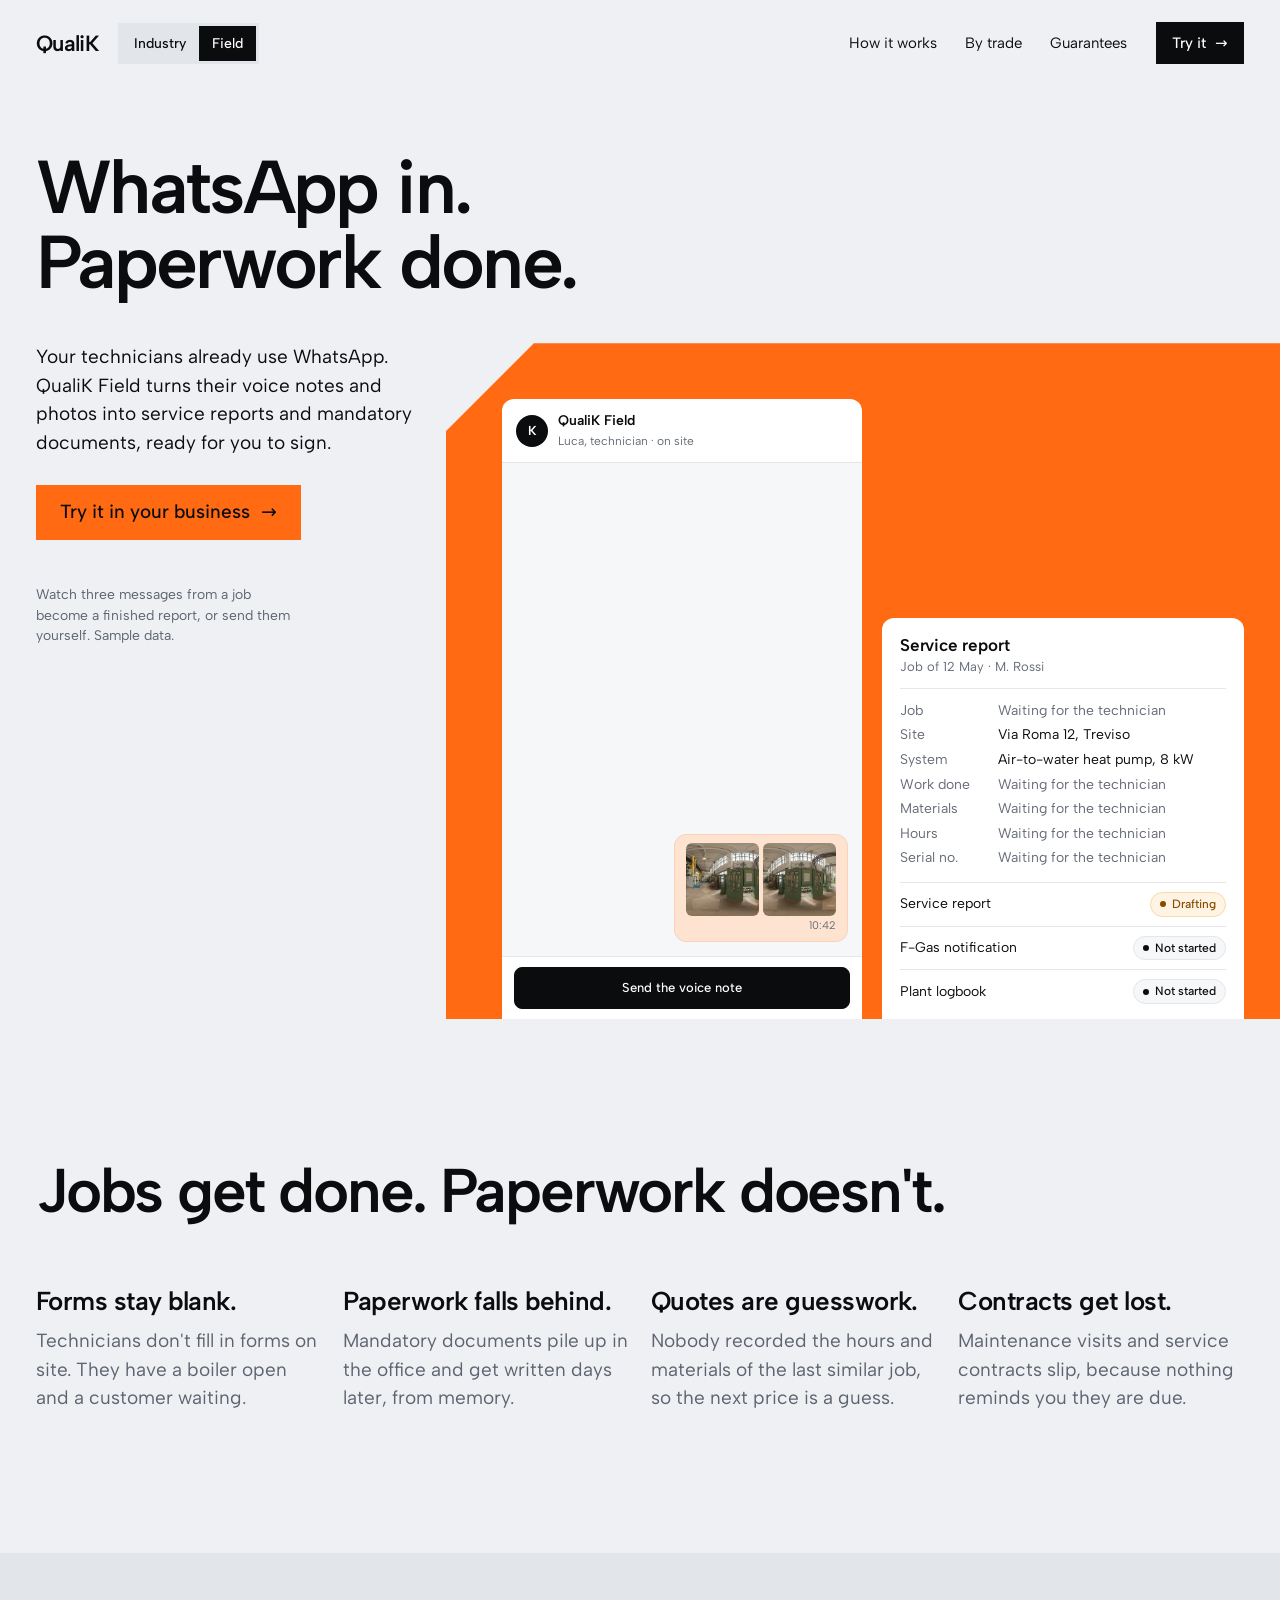
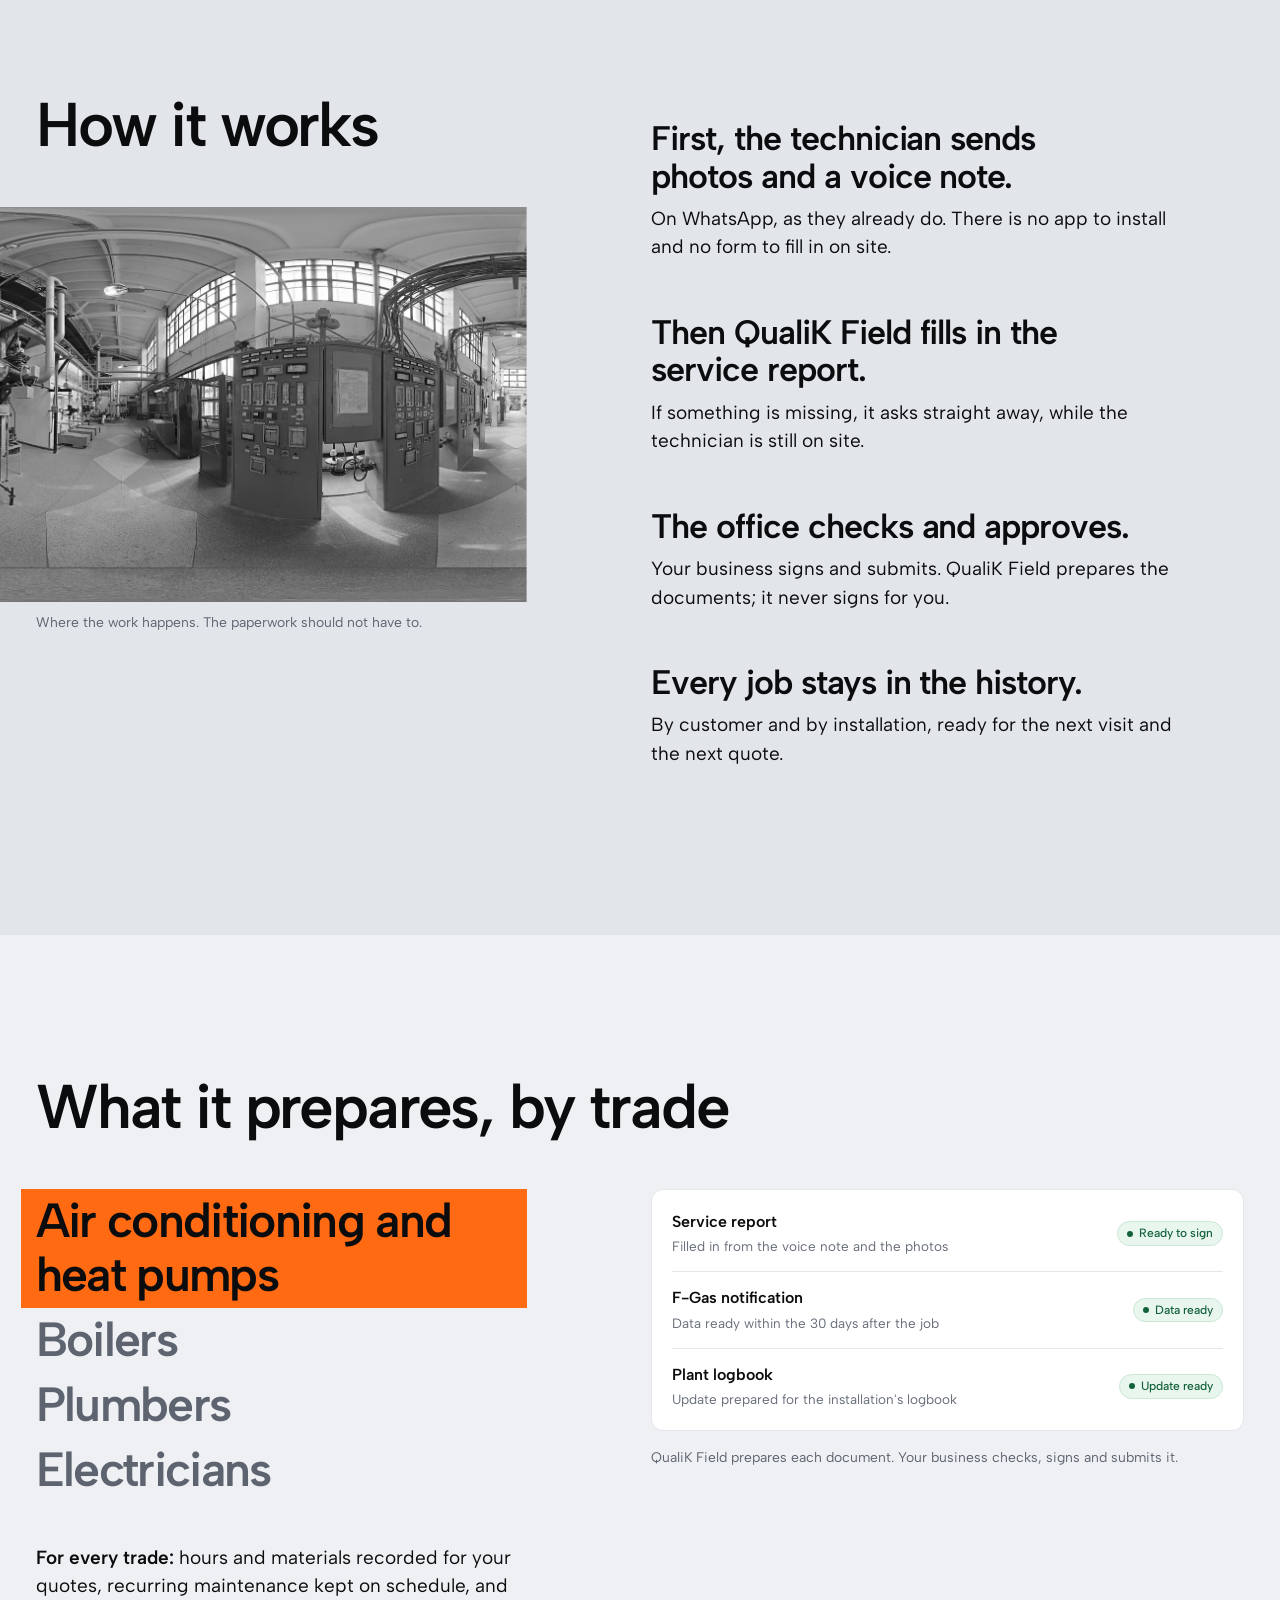
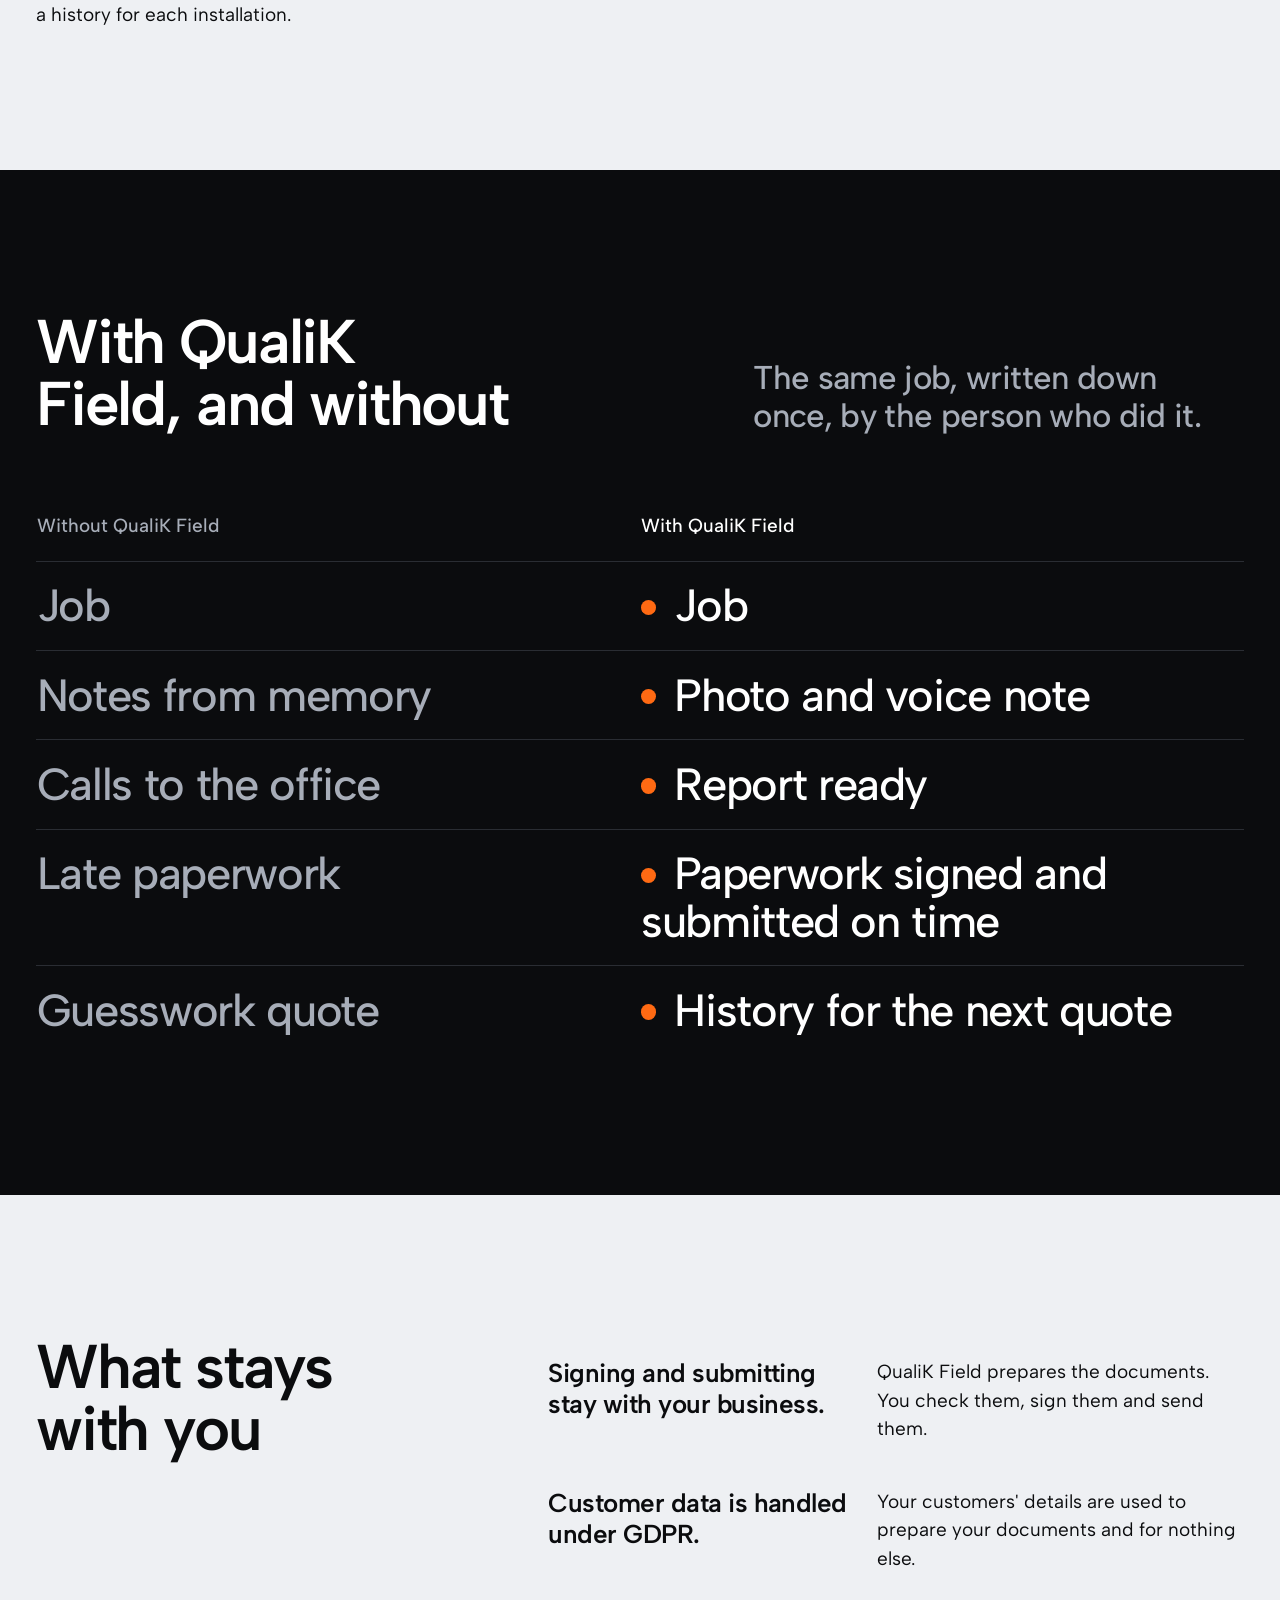
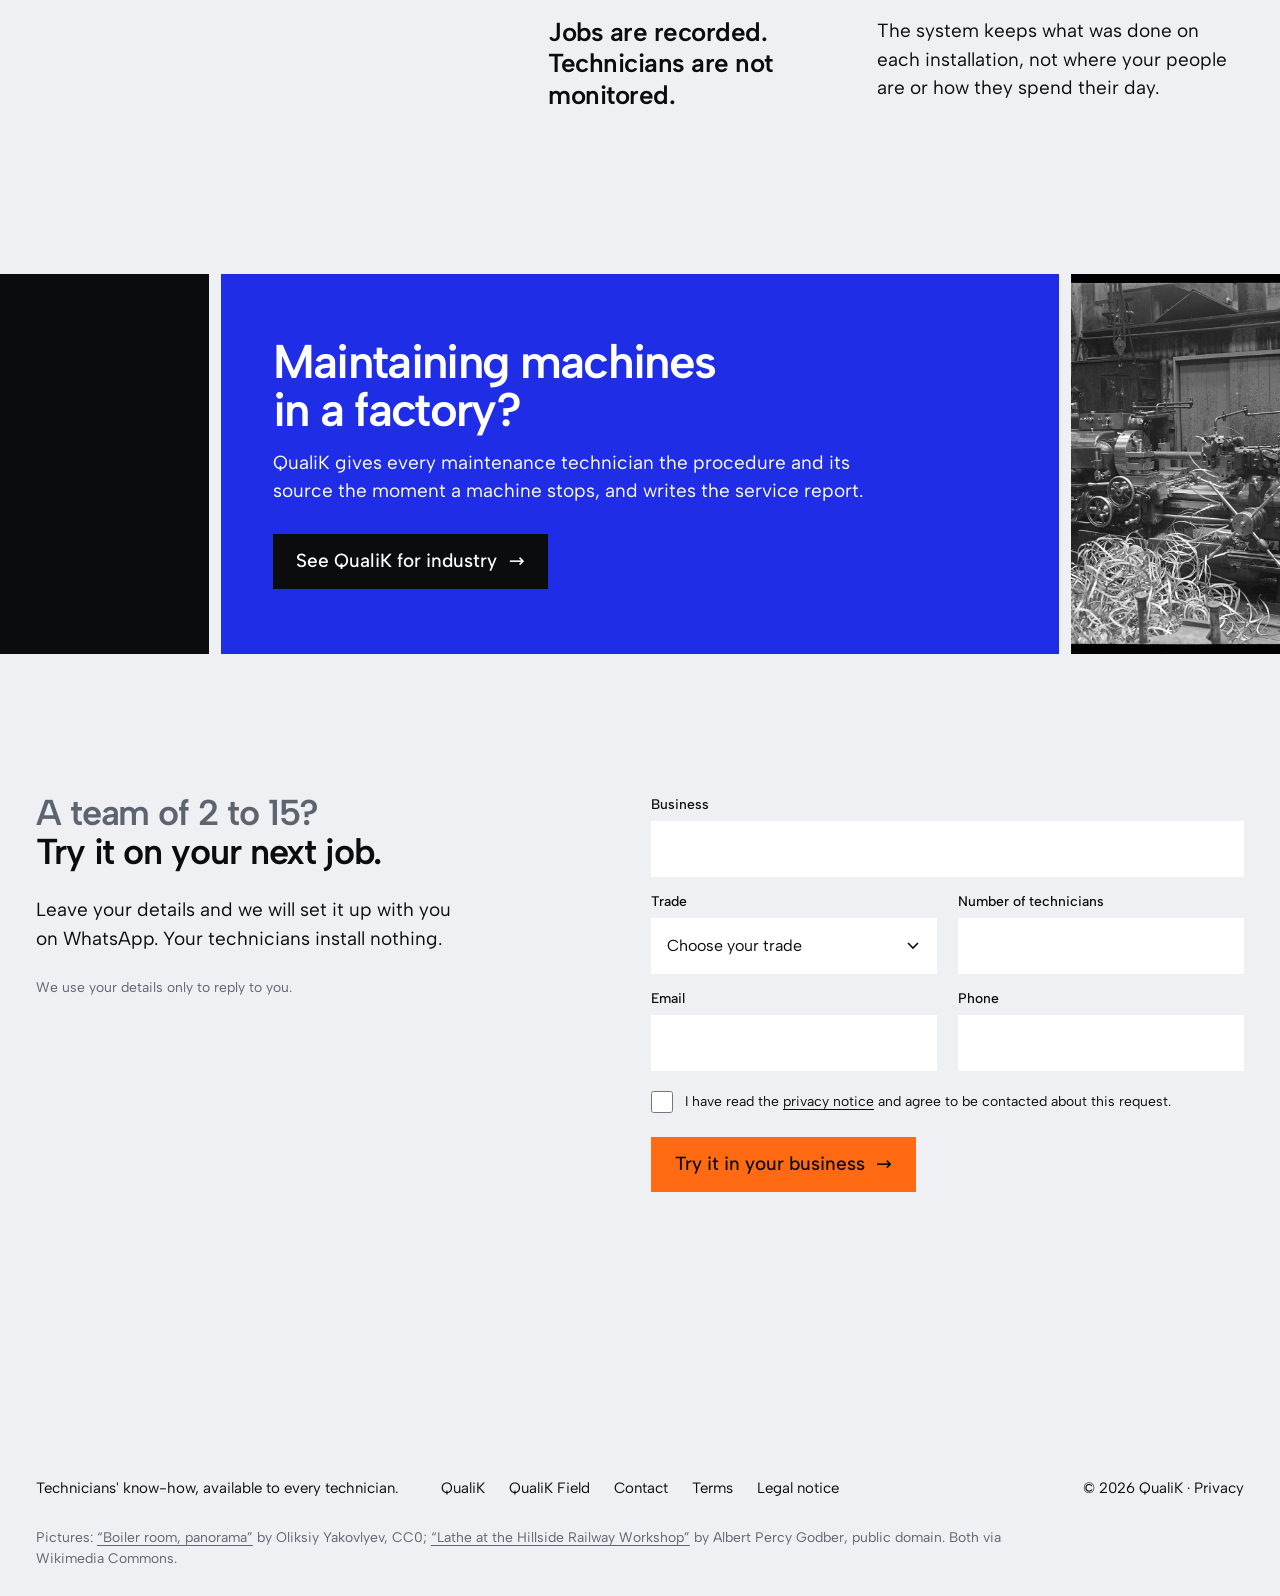
==== commit d23643b9: "Remove name field and name placeholders Co-Authored-By: Claude Fable 5.2 <noreply@anthropic.com>" ====
--- a/field.html
+++ b/field.html
@@ -219,8 +219,7 @@
     </div>
     <form action="#" method="post" data-endpoint="NEXT_PUBLIC_FORM_ENDPOINT_FIELD" novalidate>
       <input type="hidden" name="product" value="qualik-field">
-      <label class="f"><span>Name</span><input name="name" autocomplete="name" required></label>
-      <label class="f"><span>Business</span><input name="business" autocomplete="organization" required></label>
+      <label class="f wide"><span>Business</span><input name="business" autocomplete="organization" required></label>
       <label class="f"><span>Trade</span>
         <select name="trade" required>
           <option value="">Choose your trade</option>
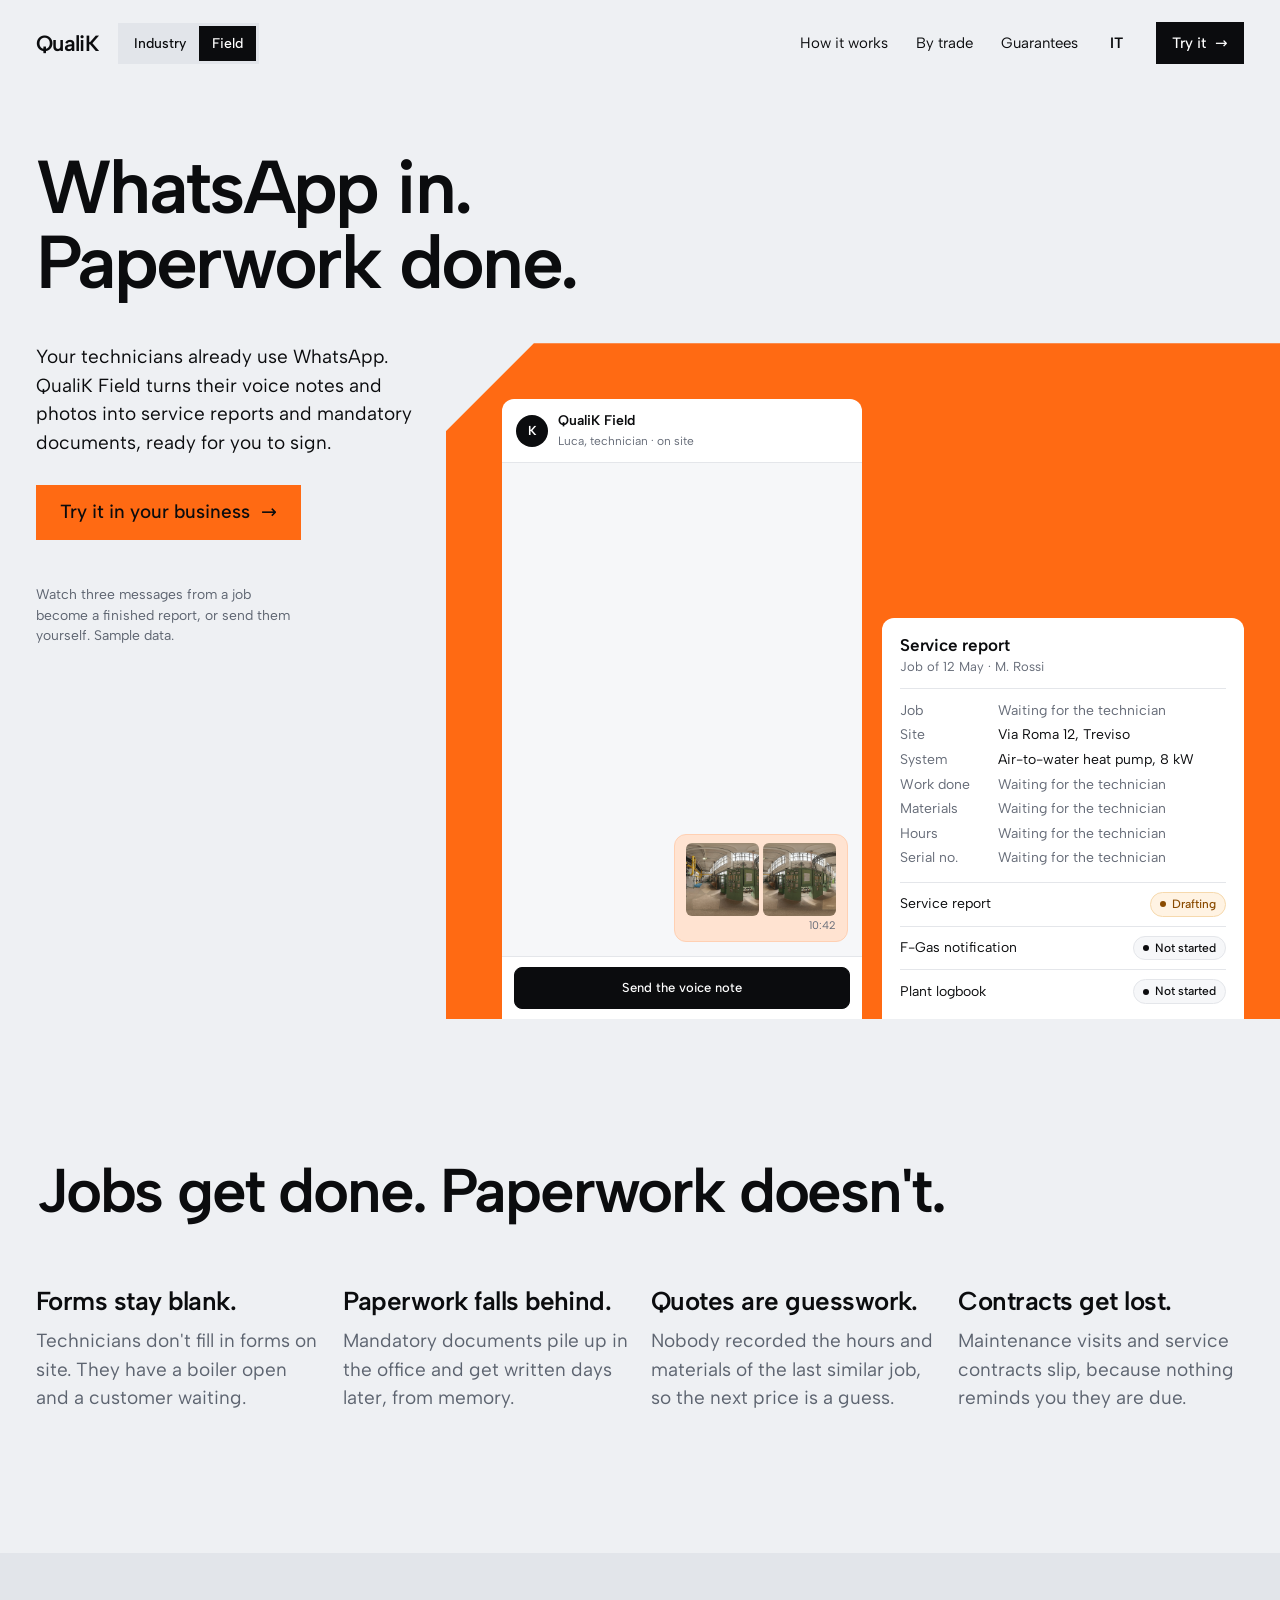
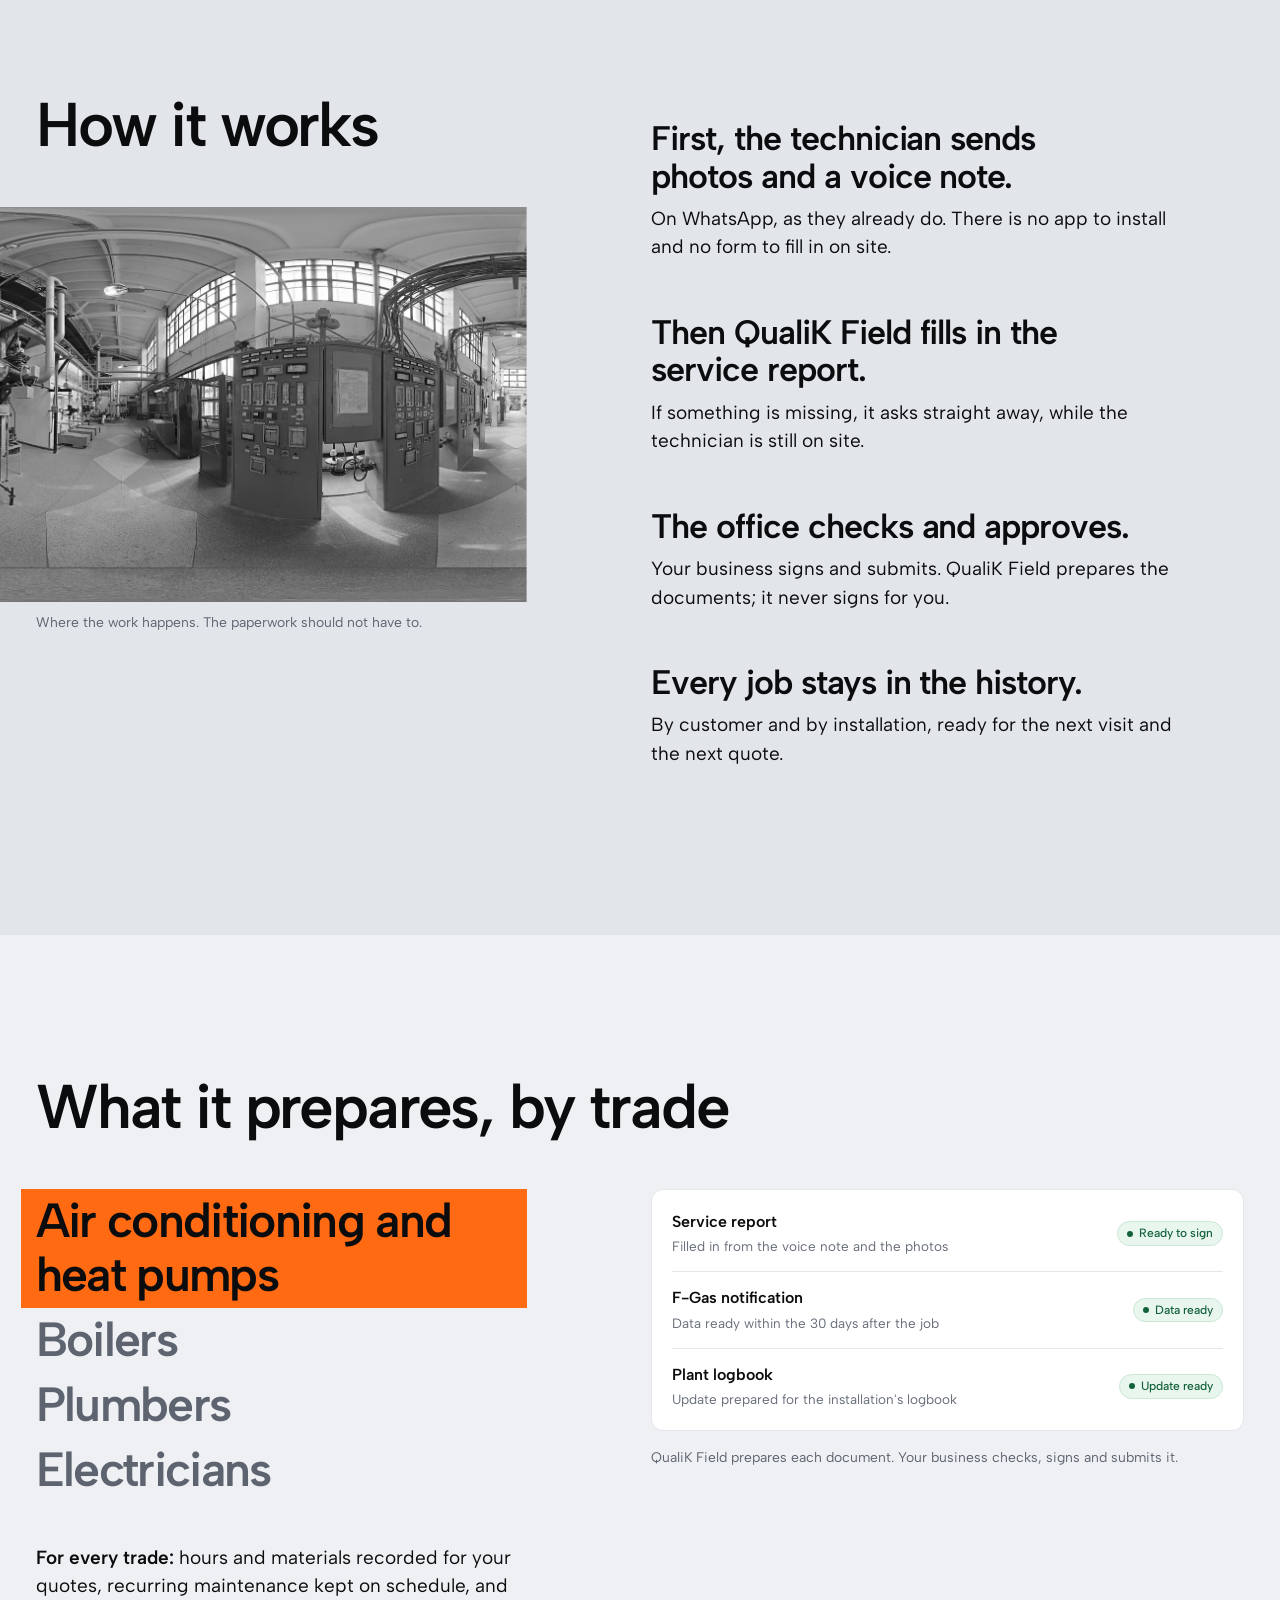
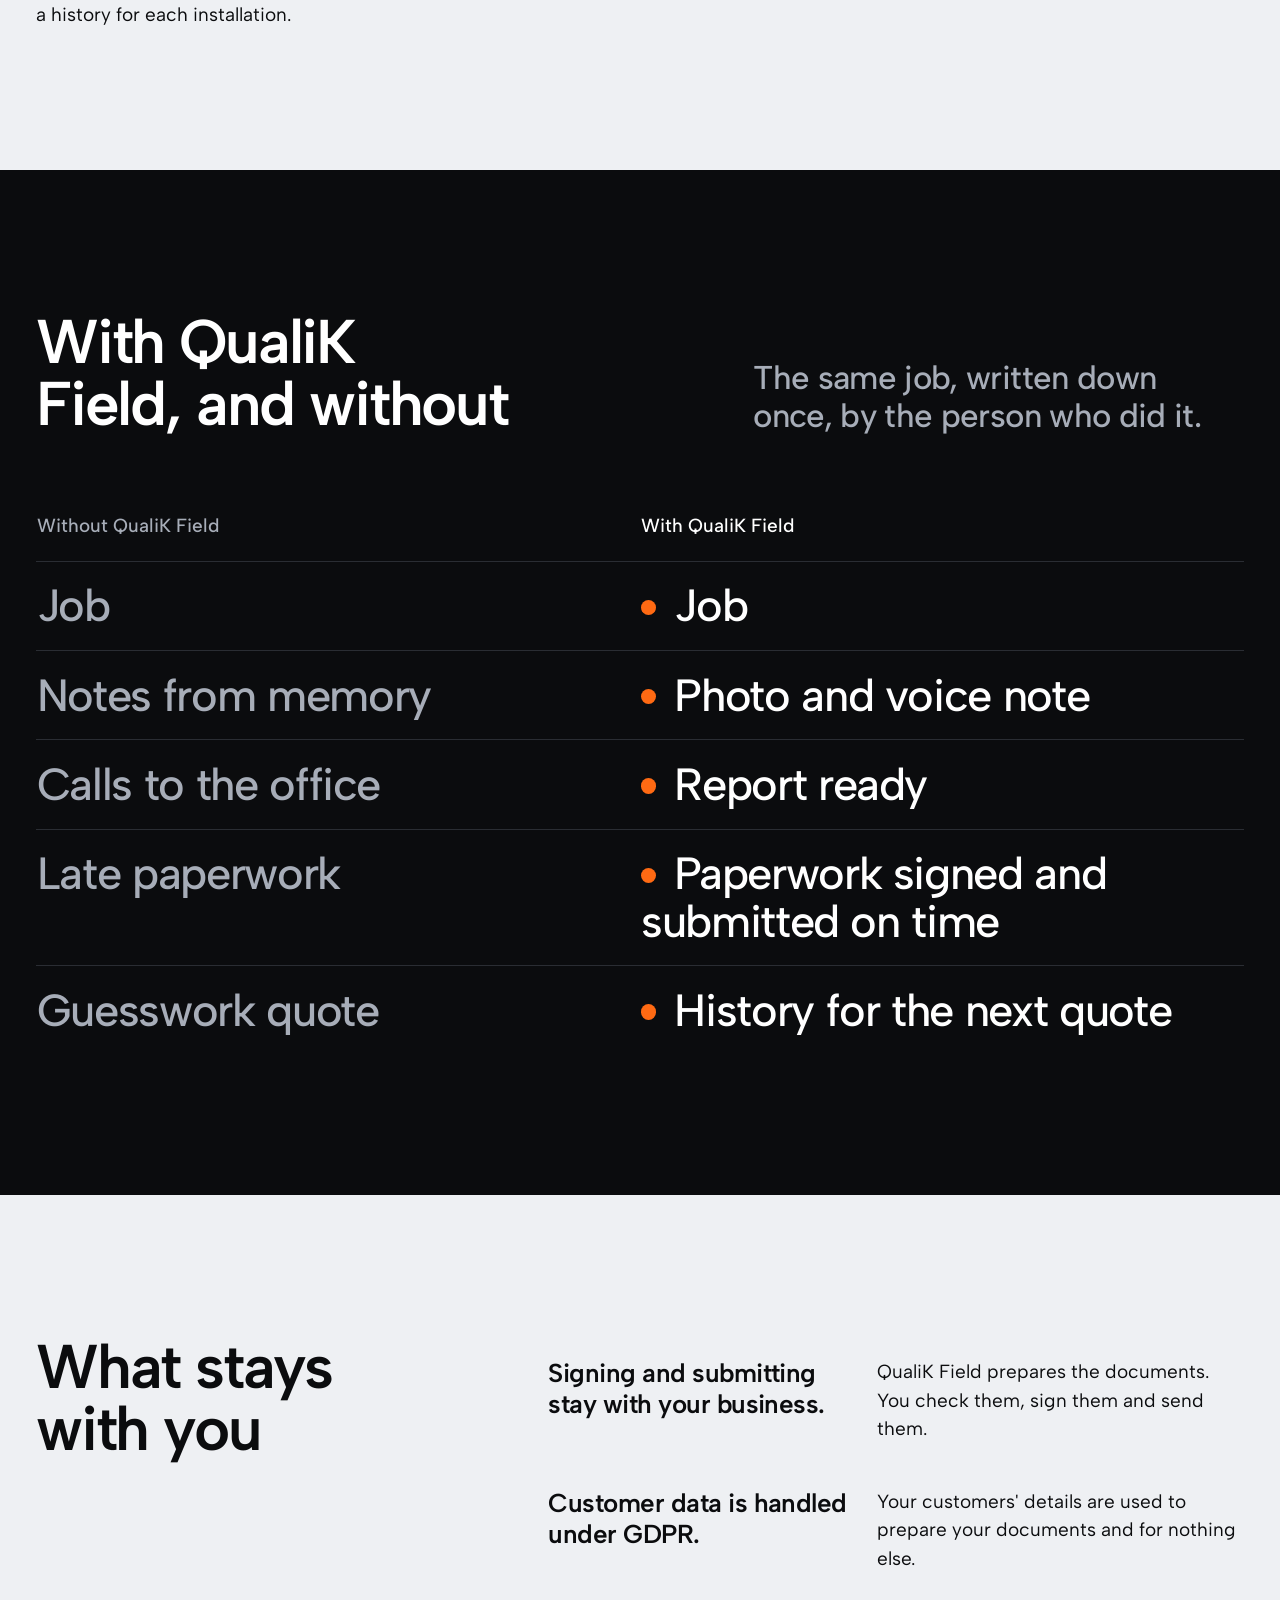
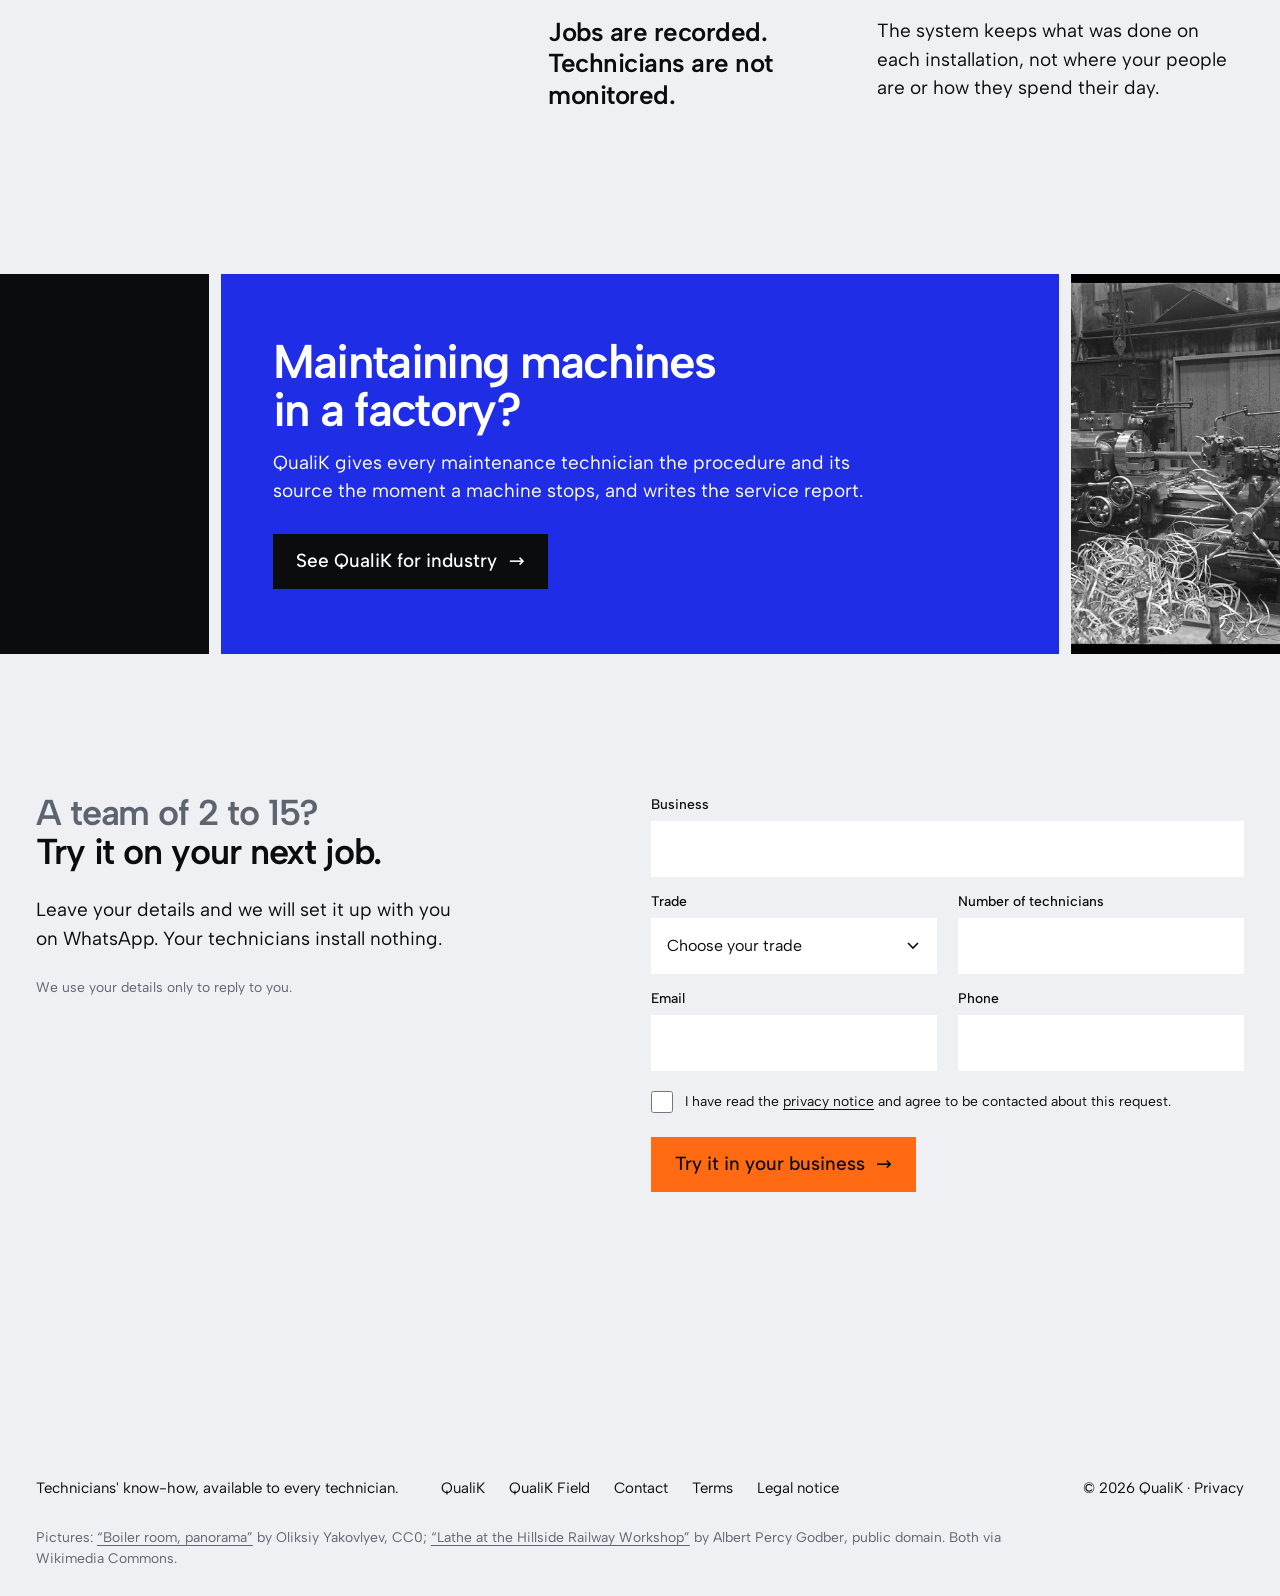
==== commit 6faa5955: "Add Italian version and QualiK Field banners on the home page Co-Authored-By: Claude Opus 5.5 <norep" ====
--- a/field.html
+++ b/field.html
@@ -6,6 +6,9 @@
 <title>QualiK Field — Service reports from WhatsApp voice notes and photos</title>
 <meta name="description" content="QualiK Field turns your technicians' WhatsApp voice notes and photos into service reports, mandatory documents ready to sign, and a history for every installation. For HVAC installers, plumbers and electricians.">
 <link rel="canonical" href="https://www.qualik.example/field">
+<link rel="alternate" hreflang="en" href="https://www.qualik.example/field">
+<link rel="alternate" hreflang="it" href="https://www.qualik.example/it/field">
+<link rel="alternate" hreflang="x-default" href="https://www.qualik.example/field">
 <meta property="og:type" content="website">
 <meta property="og:site_name" content="QualiK">
 <meta property="og:title" content="QualiK Field — WhatsApp in. Paperwork done.">
@@ -32,6 +35,7 @@
       <li class="opt"><a href="#how">How it works</a></li>
       <li class="opt"><a href="#trades">By trade</a></li>
       <li class="opt"><a href="#guarantees">Guarantees</a></li>
+      <li class="lang"><a href="it/field.html" hreflang="it" lang="it" aria-label="Versione italiana">IT</a></li>
       <li class="cta"><a class="btn" href="#contact">Try it <span class="arr" aria-hidden="true">→</span></a></li>
     </ul>
   </nav>
--- a/css/site.css
+++ b/css/site.css
@@ -89,6 +89,31 @@
 .legal h1 { font-size: var(--head); margin-bottom: 24px; }
 .legal h2 { font-size: var(--lead); letter-spacing: -0.02em; margin: 2.2em 0 0.6em; }
 .legal p { max-width: 68ch; margin-top: 0.9em; }
+
+/* QualiK Field banner (top) and band */
+.topbar { display: flex; justify-content: space-between; align-items: center; gap: 16px; padding: 11px var(--m); background: var(--field); color: var(--ink); text-decoration: none; font-size: 0.9375rem; line-height: 1.35; }
+.topbar .go { font-weight: 600; white-space: nowrap; }
+.topbar .arr { display: inline-block; transition: transform 0.25s var(--ease); }
+.topbar:hover .arr { transform: translateX(4px); }
+.topbar:hover b { text-decoration: underline; }
+@media (max-width: 640px) { .topbar .long { display: none; } }
+.fieldband { background: var(--field); color: var(--ink); padding-block: 0; }
+.fieldband .grid { align-items: stretch; }
+.fieldband .txt { grid-column: 1 / 7; padding-block: clamp(64px, 8vw, 128px); }
+.fieldband h2 { max-width: 15ch; }
+.fieldband p { margin-top: 20px; max-width: 44ch; }
+.fieldband .trades-line { font-weight: 500; }
+.fieldband .btn { margin-top: 28px; }
+.fieldband .btn:hover { background: #fff; color: var(--ink); }
+.fieldband .pic { grid-column: 8 / -1; margin-right: calc(var(--m) * -1); position: relative; min-height: 420px; overflow: hidden; }
+.fieldband .pic img { position: absolute; inset: 0; width: 100%; height: 100%; object-fit: cover; filter: grayscale(1); }
+@media (max-width: 900px) {
+  .fieldband .txt, .fieldband .pic { grid-column: 1 / -1; }
+  .fieldband .txt { padding-block: 56px 40px; }
+  .fieldband .pic { margin-inline: calc(var(--m) * -1); min-height: 240px; }
+}
+.nav .lang a { font-weight: 600; text-decoration: none; padding: 6px 4px; }
+.nav .lang a:hover { text-decoration: underline; }
 
 /* Hero */
 .hero { padding-block: clamp(36px, 5vw, 72px) 0; overflow: hidden; }
